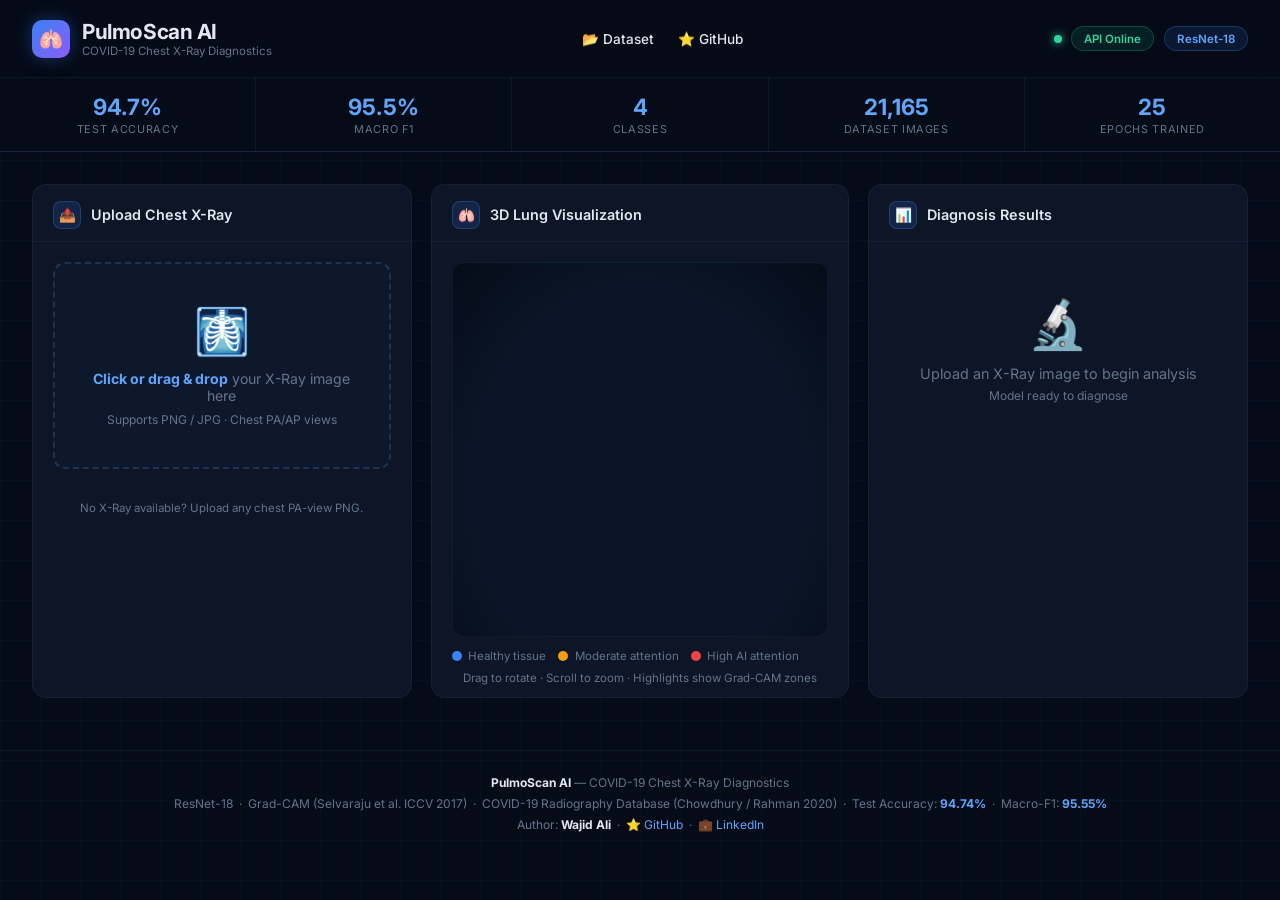
==== frontend/index.html @ 7fd56a18 "PulmoScan AI: initial commit" ====
<!DOCTYPE html>
<html lang="en">
<head>
  <meta charset="UTF-8" />
  <meta name="viewport" content="width=device-width, initial-scale=1.0" />
  <title>PulmoScan AI — COVID-19 Chest X-Ray Diagnostics</title>
  <link rel="preconnect" href="https://fonts.googleapis.com" />
  <link rel="preconnect" href="https://fonts.gstatic.com" crossorigin />
  <link href="https://fonts.googleapis.com/css2?family=Inter:wght@300;400;500;600;700&display=swap" rel="stylesheet" />
  <!-- Three.js for 3D lung model -->
  <script src="https://cdnjs.cloudflare.com/ajax/libs/three.js/r128/three.min.js"></script>
  <style>
    /* ───────────────────────────── RESET & TOKENS ───────────────────────────── */
    *, *::before, *::after { box-sizing: border-box; margin: 0; padding: 0; }
    :root {
      --bg:          #060b18;
      --surface:     #0d1526;
      --surface2:    #121e35;
      --border:      rgba(99,179,237,.18);
      --border2:     rgba(99,179,237,.08);
      --accent:      #3b82f6;
      --accent2:     #60a5fa;
      --accent-glow: rgba(59,130,246,.35);
      --covid:       #ef4444;
      --normal:      #10b981;
      --opacity:     #f59e0b;
      --viral:       #a855f7;
      --text:        #e2e8f0;
      --muted:       #64748b;
      --warning:     #fbbf24;
      --radius:      14px;
    }

    body {
      font-family: 'Inter', sans-serif;
      background: var(--bg);
      color: var(--text);
      min-height: 100vh;
      overflow-x: hidden;
    }

    /* ───────────────────────────── GRID NOISE BG ───────────────────────────── */
    body::before {
      content: '';
      position: fixed; inset: 0; z-index: 0;
      background-image:
        linear-gradient(rgba(59,130,246,.04) 1px, transparent 1px),
        linear-gradient(90deg, rgba(59,130,246,.04) 1px, transparent 1px);
      background-size: 40px 40px;
      pointer-events: none;
    }

    /* ───────────────────────────── HEADER ───────────────────────────── */
    header {
      position: relative; z-index: 10;
      padding: 1.2rem 2rem;
      display: flex; align-items: center; justify-content: space-between;
      background: rgba(6,11,24,.8);
      backdrop-filter: blur(16px);
      border-bottom: 1px solid var(--border2);
    }

    .logo {
      display: flex; align-items: center; gap: .75rem;
    }

    .logo-icon {
      width: 38px; height: 38px;
      background: linear-gradient(135deg, var(--accent), #8b5cf6);
      border-radius: 10px;
      display: flex; align-items: center; justify-content: center;
      font-size: 1.2rem; box-shadow: 0 0 18px var(--accent-glow);
    }

    .logo h1 { font-size: 1.3rem; font-weight: 700; letter-spacing: -.02em; }
    .logo p  { font-size: .72rem; color: var(--muted); }

    .navbar { display: flex; gap: 1.5rem; align-items: center; }
    .nav-link { color: var(--text); text-decoration: none; font-size: 0.85rem; font-weight: 500; transition: color 0.2s; }
    .nav-link:hover { color: var(--accent2); }

    .header-right { display: flex; gap: .6rem; align-items: center; }
    .badge {
      padding: .28rem .75rem; border-radius: 99px; font-size: .72rem; font-weight: 600;
      border: 1px solid;
    }
    .badge-green  { background: rgba(16,185,129,.12); color: #34d399; border-color: rgba(16,185,129,.3); }
    .badge-blue   { background: rgba(59,130,246,.12);  color: var(--accent2); border-color: rgba(59,130,246,.3); }
    #status-dot {
      width: 8px; height: 8px; border-radius: 50%;
      background: #34d399; box-shadow: 0 0 8px #34d399;
      animation: pulse-dot 2s infinite;
    }
    @keyframes pulse-dot { 0%,100%{opacity:1} 50%{opacity:.4} }

    /* ───────────────────────────── HERO METRICS ───────────────────────────── */
    .metrics-bar {
      position: relative; z-index: 5;
      display: flex; gap: 1px;
      background: var(--border2);
      border-bottom: 1px solid var(--border2);
    }
    .metric-cell {
      flex: 1; padding: .9rem 1.5rem;
      background: var(--bg);
      display: flex; flex-direction: column; align-items: center;
      gap: .15rem;
    }
    .metric-cell .val {
      font-size: 1.4rem; font-weight: 700; color: var(--accent2);
    }
    .metric-cell .lbl { font-size: .68rem; color: var(--muted); text-transform: uppercase; letter-spacing: .06em; }

    /* ───────────────────────────── MAIN LAYOUT ───────────────────────────── */
    main {
      position: relative; z-index: 5;
      max-width: 1280px; margin: 0 auto;
      padding: 2rem;
      display: grid;
      grid-template-columns: 1fr 1.1fr 1fr;
      grid-template-rows: auto auto;
      gap: 1.2rem;
    }

    /* ───────────────────────────── CARDS ───────────────────────────── */
    .card {
      background: var(--surface);
      border: 1px solid var(--border2);
      border-radius: var(--radius);
      overflow: hidden;
    }
    .card-header {
      padding: 1rem 1.25rem .75rem;
      border-bottom: 1px solid var(--border2);
      display: flex; align-items: center; gap: .6rem;
    }
    .card-header .icon {
      width: 28px; height: 28px; border-radius: 8px;
      background: rgba(59,130,246,.15); border: 1px solid rgba(59,130,246,.3);
      display: flex; align-items: center; justify-content: center; font-size: .85rem;
    }
    .card-header h2 { font-size: .9rem; font-weight: 600; }
    .card-body { padding: 1.25rem; }

    /* ───────────────────────────── UPLOAD ZONE ───────────────────────────── */
    #drop-zone {
      border: 2px dashed var(--border);
      border-radius: 12px;
      padding: 2.5rem 1.5rem;
      text-align: center; cursor: pointer;
      transition: all .25s;
      background: rgba(59,130,246,.03);
    }
    #drop-zone:hover, #drop-zone.drag-over {
      border-color: var(--accent); background: rgba(59,130,246,.08);
      box-shadow: 0 0 24px var(--accent-glow);
    }
    #drop-zone .upload-icon { font-size: 2.8rem; margin-bottom: .75rem; }
    #drop-zone p { font-size: .88rem; color: var(--muted); }
    #drop-zone strong { color: var(--accent2); }
    #file-input { display: none; }

    #preview-wrap {
      border-radius: 10px; overflow: hidden;
      border: 1px solid var(--border);
      background: #000;
      aspect-ratio: 1;
      display: flex; align-items: center; justify-content: center;
    }
    #preview-wrap img { width: 100%; height: 100%; object-fit: contain; }

    .btn {
      display: inline-flex; align-items: center; gap: .5rem;
      padding: .6rem 1.25rem; border-radius: 8px;
      font-size: .85rem; font-weight: 600; cursor: pointer;
      border: none; transition: all .2s;
    }
    .btn-primary {
      background: linear-gradient(135deg, var(--accent), #6366f1);
      color: #fff; box-shadow: 0 4px 14px rgba(59,130,246,.4);
    }
    .btn-primary:hover { transform: translateY(-1px); box-shadow: 0 6px 18px rgba(59,130,246,.5); }
    .btn-primary:active { transform: translateY(0); }
    .btn-ghost {
      background: rgba(255,255,255,.06); color: var(--muted); border: 1px solid var(--border2);
    }
    .btn-ghost:hover { background: rgba(255,255,255,.1); color: var(--text); }

    .btn-row { display: flex; gap: .75rem; margin-top: 1rem; }
    .btn-row .btn { flex: 1; justify-content: center; }

    /* ───────────────────────────── 3D LUNG CANVAS ───────────────────────────── */
    #lung-canvas-wrap {
      width: 100%; aspect-ratio: 1;
      border-radius: 12px; overflow: hidden;
      background: radial-gradient(ellipse at 50% 60%, #0a1628 60%, #060b18 100%);
      border: 1px solid var(--border2);
      position: relative;
    }
    #lung-canvas { width: 100% !important; height: 100% !important; display: block; }

    .lung-legend {
      display: flex; gap: .75rem; flex-wrap: wrap; margin-top: .75rem;
    }
    .lung-legend-item {
      display: flex; align-items: center; gap: .4rem; font-size: .72rem; color: var(--muted);
    }
    .legend-dot {
      width: 10px; height: 10px; border-radius: 50%;
    }

    /* zone overlays on the canvas */
    #zone-labels {
      position: absolute; inset: 0; pointer-events: none;
    }
    .zone-tag {
      position: absolute; font-size: .65rem; font-weight: 700;
      padding: .2rem .45rem; border-radius: 4px;
      background: rgba(0,0,0,.65); border: 1px solid;
      transition: all .6s;
    }

    /* ───────────────────────────── RESULTS PANEL ───────────────────────────── */
    .prediction-hero {
      text-align: center;
      padding: 1.25rem;
      background: var(--surface2);
      border-radius: 12px;
      margin-bottom: 1rem;
      border: 1px solid var(--border2);
    }
    .prediction-class {
      font-size: 1.6rem; font-weight: 800; letter-spacing: -.02em;
      margin: .25rem 0;
    }
    .confidence-ring {
      display: inline-block; position: relative;
      width: 80px; height: 80px; margin: .75rem auto;
    }
    .confidence-ring svg { transform: rotate(-90deg); }
    .ring-text {
      position: absolute; inset: 0;
      display: flex; flex-direction: column; align-items: center; justify-content: center;
    }
    .ring-text .pct { font-size: 1.1rem; font-weight: 700; }
    .ring-text .lbl { font-size: .6rem; color: var(--muted); }

    /* prob bars */
    .prob-row {
      display: flex; align-items: center; gap: .65rem;
      margin-bottom: .65rem;
    }
    .prob-label { width: 110px; font-size: .78rem; font-weight: 500; flex-shrink: 0; }
    .prob-bar-bg {
      flex: 1; height: 8px; border-radius: 99px;
      background: rgba(255,255,255,.06);
      overflow: hidden;
    }
    .prob-bar-fill {
      height: 100%; border-radius: 99px;
      transition: width 1s cubic-bezier(.4,0,.2,1);
      width: 0%;
    }
    .prob-pct { width: 42px; text-align: right; font-size: .78rem; font-weight: 600; }

    /* ───────────────────────────── HEATMAP PANEL ───────────────────────────── */
    .heatmap-grid {
      display: grid; grid-template-columns: 1fr 1fr;
      gap: .75rem;
    }
    .heatmap-item {
      border-radius: 10px; overflow: hidden;
      border: 1px solid var(--border2);
      background: #000;
    }
    .heatmap-item img { width: 100%; display: block; }
    .heatmap-item .cap {
      text-align: center; font-size: .7rem; color: var(--muted);
      padding: .35rem .5rem; background: var(--surface2);
    }

    /* ───────────────────────────── LOADING OVERLAY ───────────────────────────── */
    #loading-overlay {
      display: none; position: fixed; inset: 0; z-index: 1000;
      background: rgba(6,11,24,.85); backdrop-filter: blur(8px);
      align-items: center; justify-content: center; flex-direction: column; gap: 1.25rem;
    }
    #loading-overlay.visible { display: flex; }
    .spinner {
      width: 52px; height: 52px;
      border: 3px solid rgba(59,130,246,.2);
      border-top-color: var(--accent);
      border-radius: 50%;
      animation: spin 1s linear infinite;
    }
    @keyframes spin { to { transform: rotate(360deg); } }

    /* ───────────────────────────── DISCLAIMER ───────────────────────────── */
    .disclaimer {
      font-size: .72rem; color: var(--muted); line-height: 1.5;
      padding: .75rem 1rem;
      background: rgba(251,191,36,.05); border: 1px solid rgba(251,191,36,.2);
      border-radius: 8px; margin-top: 1rem;
    }
    .disclaimer strong { color: var(--warning); }

    /* ───────────────────────────── ARTIFACTS ───────────────────────────── */
    .artifacts-grid {
      display: grid; grid-template-columns: 1fr 1fr;
      gap: .75rem;
    }
    .artifact-card {
      border-radius: 10px; overflow: hidden; cursor: pointer;
      border: 1px solid var(--border2); background: var(--surface2);
      transition: transform .2s;
    }
    .artifact-card:hover { transform: scale(1.02); border-color: var(--accent); }
    .artifact-card img { width: 100%; display: block; }
    .artifact-card .art-cap {
      font-size: .72rem; color: var(--muted); padding: .4rem .6rem;
    }

    /* ───────────────────────────── SPAN ───────────────────────────── */
    .span2 { grid-column: span 2; }
    .span3 { grid-column: span 3; }

    /* ───────────────────────────── SECTION TITLES ───────────────────────────── */
    .section-title {
      font-size: .72rem; font-weight: 700; text-transform: uppercase;
      letter-spacing: .1em; color: var(--muted); margin-bottom: .75rem;
    }

    /* hidden helper */
    .hidden { display: none !important; }

    /* ───────────────────────────── FOOTER ───────────────────────────── */
    footer {
      text-align: center; padding: 1.5rem;
      font-size: .75rem; color: var(--muted);
      position: relative; z-index: 5;
      border-top: 1px solid var(--border2);
    }

    /* ───────────────────────────── RESPONSIVE ───────────────────────────── */
    @media (max-width: 1024px) {
      main { grid-template-columns: 1fr 1fr; }
      .span3 { grid-column: span 2; }
    }
    @media (max-width: 640px) {
      main { grid-template-columns: 1fr; padding: 1rem; }
      .span2, .span3 { grid-column: span 1; }
      .metrics-bar { flex-wrap: wrap; }
      header { flex-direction: column; gap: .75rem; }
    }

    /* class colors */
    .color-covid   { color: var(--covid); }
    .color-normal  { color: var(--normal); }
    .color-opacity { color: var(--opacity); }
    .color-viral   { color: var(--viral); }
  </style>
</head>
<body>

<!-- LOADING OVERLAY -->
<div id="loading-overlay">
  <div class="spinner"></div>
  <p style="font-size:.95rem;font-weight:600;">Analyzing X-Ray with ResNet-18…</p>
  <p style="font-size:.78rem;color:var(--muted)">Computing Grad-CAM lung-zone attention maps</p>
</div>

<!-- ─────────────────── NAVBAR ─────────────────── -->
<header>
  <div class="logo">
    <div class="logo-icon">🫁</div>
    <div>
      <h1>PulmoScan AI</h1>
      <p>COVID-19 Chest X-Ray Diagnostics</p>
    </div>
  </div>

  <nav class="navbar">
    <a href="https://www.kaggle.com/datasets/tawsifurrahman/covid19-radiography-database"
       target="_blank" class="nav-link">📂 Dataset</a>
    <a href="https://github.com/wajidcodes/Detecting-COVID-19-with-Chest-X-Ray-using-PyTorch"
       target="_blank" class="nav-link">⭐ GitHub</a>
  </nav>

  <div class="header-right">
    <div id="status-dot"></div>
    <span class="badge badge-green" id="status-text">API Online</span>
    <span class="badge badge-blue">ResNet-18</span>
  </div>
</header>

<!-- ─────────────────── METRICS BAR ─────────────────── -->
<div class="metrics-bar">
  <div class="metric-cell"><span class="val">94.7%</span><span class="lbl">Test Accuracy</span></div>
  <div class="metric-cell"><span class="val">95.5%</span><span class="lbl">Macro F1</span></div>
  <div class="metric-cell"><span class="val">4</span><span class="lbl">Classes</span></div>
  <div class="metric-cell"><span class="val">21,165</span><span class="lbl">Dataset Images</span></div>
  <div class="metric-cell"><span class="val">25</span><span class="lbl">Epochs Trained</span></div>
</div>

<!-- ─────────────────── MAIN ─────────────────── -->
<main>

  <!-- ── COL 1: UPLOAD ── -->
  <div class="card">
    <div class="card-header">
      <div class="icon">📤</div>
      <h2>Upload Chest X-Ray</h2>
    </div>
    <div class="card-body">

      <!-- Drop zone -->
      <div id="drop-zone">
        <div class="upload-icon">🩻</div>
        <p><strong>Click or drag & drop</strong> your X-Ray image here</p>
        <p style="margin-top:.5rem;font-size:.75rem;">Supports PNG / JPG · Chest PA/AP views</p>
      </div>
      <input type="file" id="file-input" accept="image/*" />

      <!-- Preview (hidden until file selected) -->
      <div id="preview-wrap" class="hidden" style="margin-top:1rem;">
        <img id="preview-img" src="" alt="Preview" />
      </div>

      <div class="btn-row">
        <button class="btn btn-primary" id="analyze-btn" style="display:none">
          ⚡ Analyze X-Ray
        </button>
        <button class="btn btn-ghost" id="clear-btn" style="display:none">
          ✕ Clear
        </button>
      </div>

      <!-- Sample images note -->
      <p style="font-size:.72rem;color:var(--muted);margin-top:1rem;text-align:center;">
        No X-Ray available? Upload any chest PA-view PNG.
      </p>
    </div>
  </div>

  <!-- ── COL 2: 3D LUNGS ── -->
  <div class="card">
    <div class="card-header">
      <div class="icon">🫁</div>
      <h2>3D Lung Visualization</h2>
    </div>
    <div class="card-body" style="padding-bottom:.75rem;">
      <div id="lung-canvas-wrap">
        <canvas id="lung-canvas"></canvas>
        <div id="zone-labels"></div>
      </div>
      <div class="lung-legend" style="margin-top:.75rem;">
        <div class="lung-legend-item"><div class="legend-dot" style="background:#3b82f6;"></div>Healthy tissue</div>
        <div class="lung-legend-item"><div class="legend-dot" style="background:#f59e0b;"></div>Moderate attention</div>
        <div class="lung-legend-item"><div class="legend-dot" style="background:#ef4444;"></div>High AI attention</div>
      </div>
      <p id="lung-hint" style="font-size:.72rem;color:var(--muted);margin-top:.5rem;text-align:center;">
        Drag to rotate · Scroll to zoom · Highlights show Grad-CAM zones
      </p>
    </div>
  </div>

  <!-- ── COL 3: RESULTS ── -->
  <div class="card">
    <div class="card-header">
      <div class="icon">📊</div>
      <h2>Diagnosis Results</h2>
    </div>
    <div class="card-body">

      <!-- Empty state -->
      <div id="empty-state" style="text-align:center;padding:2rem 0;color:var(--muted);">
        <div style="font-size:3rem;margin-bottom:.75rem;">🔬</div>
        <p style="font-size:.9rem;">Upload an X-Ray image to begin analysis</p>
        <p style="font-size:.75rem;margin-top:.4rem;">Model ready to diagnose</p>
      </div>

      <!-- Results (hidden until response) -->
      <div id="results-content" class="hidden">

        <div class="prediction-hero">
          <p style="font-size:.72rem;color:var(--muted);text-transform:uppercase;letter-spacing:.06em;">Predicted Class</p>
          <div class="prediction-class" id="pred-class">—</div>

          <div class="confidence-ring">
            <svg width="80" height="80" viewBox="0 0 80 80">
              <circle cx="40" cy="40" r="32" fill="none" stroke="rgba(255,255,255,.08)" stroke-width="7"/>
              <circle id="ring-circle" cx="40" cy="40" r="32" fill="none"
                      stroke="#3b82f6" stroke-width="7"
                      stroke-dasharray="201" stroke-dashoffset="201"
                      stroke-linecap="round"
                      style="transition:stroke-dashoffset 1.2s cubic-bezier(.4,0,.2,1)"/>
            </svg>
            <div class="ring-text">
              <span class="pct" id="ring-pct">0%</span>
              <span class="lbl">confidence</span>
            </div>
          </div>
        </div>

        <!-- Probability bars -->
        <div class="section-title">Class Probabilities</div>
        <div id="prob-bars">
          <div class="prob-row">
            <span class="prob-label color-covid">🦠 COVID-19</span>
            <div class="prob-bar-bg"><div class="prob-bar-fill" id="bar-covid" style="background:var(--covid)"></div></div>
            <span class="prob-pct" id="pct-covid">0%</span>
          </div>
          <div class="prob-row">
            <span class="prob-label color-normal">✅ Normal</span>
            <div class="prob-bar-bg"><div class="prob-bar-fill" id="bar-normal" style="background:var(--normal)"></div></div>
            <span class="prob-pct" id="pct-normal">0%</span>
          </div>
          <div class="prob-row">
            <span class="prob-label color-opacity">🌫️ Lung Opacity</span>
            <div class="prob-bar-bg"><div class="prob-bar-fill" id="bar-opacity" style="background:var(--opacity)"></div></div>
            <span class="prob-pct" id="pct-opacity">0%</span>
          </div>
          <div class="prob-row">
            <span class="prob-label color-viral">🧬 Viral Pneumonia</span>
            <div class="prob-bar-bg"><div class="prob-bar-fill" id="bar-viral" style="background:var(--viral)"></div></div>
            <span class="prob-pct" id="pct-viral">0%</span>
          </div>
        </div>

        <div class="disclaimer">
          <strong>⚠️ Disclaimer:</strong> This is a research screening tool. Not a substitute for clinical diagnosis or RT-PCR testing. Always consult a qualified physician.
        </div>
      </div>
    </div>
  </div>

  <!-- ── ROW 2 COL 1-2: HEATMAP ── -->
  <div class="card span2" id="heatmap-card" style="display:none;">
    <div class="card-header">
      <div class="icon">🔥</div>
      <h2>Grad-CAM Heatmap — AI Attention Regions</h2>
    </div>
    <div class="card-body">
      <p style="font-size:.78rem;color:var(--muted);margin-bottom:1rem;">
        Grad-CAM (Selvaraju et al., ICCV 2017) shows <em>which pixels</em> the model focused on when making its prediction.
        Red = highest attention. This is the same region highlighted on the 3D lung above.
      </p>
      <div class="heatmap-grid">
        <div class="heatmap-item">
          <img id="overlay-img" src="" alt="Grad-CAM Overlay" />
          <div class="cap">Original + Grad-CAM Overlay</div>
        </div>
        <div class="heatmap-item">
          <img id="heatmap-img" src="" alt="Heatmap" />
          <div class="cap">Raw Attention Heatmap</div>
        </div>
      </div>
    </div>
  </div>

  <!-- ── ROW 2 COL 3: MODEL ARTIFACTS ── -->
  <div class="card" id="artifacts-card" style="display:none;">
    <div class="card-header">
      <div class="icon">📈</div>
      <h2>Training Artifacts</h2>
    </div>
    <div class="card-body">
      <div class="artifacts-grid">
        <div class="artifact-card" onclick="openImg('artifacts/Confusion_Matrix.png')">
          <img src="artifacts/Confusion_Matrix.png" alt="Confusion Matrix" onerror="this.style.display='none'"/>
          <div class="art-cap">Confusion Matrix</div>
        </div>
        <div class="artifact-card" onclick="openImg('artifacts/Training_Curves.png')">
          <img src="artifacts/Training_Curves.png" alt="Training Curves" onerror="this.style.display='none'"/>
          <div class="art-cap">Training Curves</div>
        </div>
        <div class="artifact-card span2" onclick="openImg('artifacts/per_class_report.png')">
          <img src="artifacts/per_class_report.png" alt="Per-Class Report" onerror="this.style.display='none'"/>
          <div class="art-cap">Per-Class Classification Report</div>
        </div>
      </div>
    </div>
  </div>

</main>

<footer>
  <p>
    <strong style="color:var(--text);">PulmoScan AI</strong> — COVID-19 Chest X-Ray Diagnostics
  </p>
  <p style="margin-top:.4rem;">
    ResNet-18 &nbsp;·&nbsp; Grad-CAM (Selvaraju et al. ICCV 2017) &nbsp;·&nbsp;
    <a href="https://www.kaggle.com/datasets/tawsifurrahman/covid19-radiography-database" target="_blank" style="color:var(--muted);text-decoration:none;">COVID-19 Radiography Database (Chowdhury / Rahman 2020)</a> &nbsp;·&nbsp;
    Test Accuracy: <strong style="color:var(--accent2);">94.74%</strong> &nbsp;·&nbsp;
    Macro-F1: <strong style="color:var(--accent2);">95.55%</strong>
  </p>
  <p style="margin-top:.4rem;">
    Author: <strong style="color:var(--text);">Wajid Ali</strong> &nbsp;·&nbsp;
    <a href="https://github.com/wajidcodes" target="_blank" style="color:var(--accent2);text-decoration:none;font-size:.75rem;">⭐ GitHub</a> &nbsp;·&nbsp;
    <a href="https://www.linkedin.com/in/wajid-ali-developer/" target="_blank" style="color:var(--accent2);text-decoration:none;font-size:.75rem;">💼 LinkedIn</a>
  </p>
</footer>

<script>
/* ──────────────────────────── CONFIG ──────────────────────────── */
const API = '';

/* ──────────────────────────── THREE.JS 3D LUNG ──────────────────────────── */
(function init3DLung() {
  const wrap   = document.getElementById('lung-canvas-wrap');
  const canvas = document.getElementById('lung-canvas');
  const W = wrap.offsetWidth  || 400;
  const H = wrap.offsetHeight || 400;

  const renderer = new THREE.WebGLRenderer({ canvas, antialias: true, alpha: true });
  renderer.setPixelRatio(Math.min(window.devicePixelRatio, 2));
  renderer.setSize(W, H);
  renderer.setClearColor(0x000000, 0);

  const scene  = new THREE.Scene();
  const camera = new THREE.PerspectiveCamera(45, W / H, 0.1, 100);
  camera.position.set(0, 0, 5.5);

  /* Lights */
  scene.add(new THREE.AmbientLight(0x223355, 1.5));
  const dir = new THREE.DirectionalLight(0x6aadff, 2.5);
  dir.position.set(3, 4, 5);
  scene.add(dir);
  const rim = new THREE.DirectionalLight(0x8b5cf6, 1.2);
  rim.position.set(-3, -2, -3);
  scene.add(rim);

  /* ── Helper to build one lung lobe ─────────────────────────── */
  function makeLung(side, color) {
    const group = new THREE.Group();
    // Main body
    const geo = new THREE.SphereGeometry(.9, 32, 32);
    // Squish into lung shape
    geo.scale(1, 1.45, .68);
    const mat = new THREE.MeshPhongMaterial({
      color, transparent: true, opacity: .82,
      shininess: 80, specular: 0x334466,
    });
    group.add(new THREE.Mesh(geo, mat));

    // Upper lobe
    const uGeo = new THREE.SphereGeometry(.5, 20, 20);
    uGeo.scale(1, 1.2, .65);
    const uMesh = new THREE.Mesh(uGeo, mat.clone());
    uMesh.position.set(side * .15, 1.1, 0);
    group.add(uMesh);

    // Lower lobe
    const lGeo = new THREE.SphereGeometry(.55, 20, 20);
    lGeo.scale(1, 1, .7);
    const lMesh = new THREE.Mesh(lGeo, mat.clone());
    lMesh.position.set(side * -.1, -.7, .1);
    group.add(lMesh);

    // Wireframe overlay
    const wMat = new THREE.MeshBasicMaterial({
      color: 0x3b82f6, wireframe: true, opacity: .12, transparent: true,
    });
    group.add(new THREE.Mesh(geo.clone(), wMat));

    group.position.x = side * 1.1;
    return group;
  }

  const leftLung  = makeLung(-1, 0x1d4ed8);
  const rightLung = makeLung( 1, 0x1d4ed8);
  scene.add(leftLung);
  scene.add(rightLung);

  /* Bronchial tree (simple cylinders) */
  function addBronchi() {
    const mat = new THREE.MeshPhongMaterial({ color: 0x334466, shininess: 60 });
    // Main trunk
    const trunk = new THREE.Mesh(new THREE.CylinderGeometry(.07,.1,1.2,8), mat);
    trunk.position.set(0, 0, 0);
    scene.add(trunk);
    // Left branch
    const lb = new THREE.Mesh(new THREE.CylinderGeometry(.05,.07,.8,8), mat);
    lb.rotation.z = .5; lb.position.set(-0.5, .3, 0);
    scene.add(lb);
    // Right branch
    const rb = new THREE.Mesh(new THREE.CylinderGeometry(.05,.07,.8,8), mat);
    rb.rotation.z = -.5; rb.position.set(.5, .3, 0);
    scene.add(rb);
  }
  addBronchi();

  /* Glow blobs (zone highlight markers) — hidden by default */
  const ZONES = {
    upper_left:  { pos: [-1.1,  1.1, .2], mesh: null },
    lower_left:  { pos: [-1.2, -.7,  .2], mesh: null },
    upper_right: { pos: [ 1.1,  1.1, .2], mesh: null },
    lower_right: { pos: [ 1.2, -.7,  .2], mesh: null },
  };

  for (const [key, z] of Object.entries(ZONES)) {
    const blobGeo = new THREE.SphereGeometry(.45, 16, 16);
    const blobMat = new THREE.MeshBasicMaterial({
      color: 0xef4444, transparent: true, opacity: 0,
    });
    const blob = new THREE.Mesh(blobGeo, blobMat);
    blob.position.set(...z.pos);
    scene.add(blob);
    z.mesh = blob;
  }
  window._lungZones = ZONES; // expose for results handler

  /* Orbit controls (manual) */
  let isDragging = false, lastX = 0, lastY = 0, rotX = 0, rotY = 0;
  let zoomLevel = 5.5;

  canvas.addEventListener('mousedown', e => { isDragging = true; lastX = e.clientX; lastY = e.clientY; });
  window.addEventListener('mouseup', () => isDragging = false);
  window.addEventListener('mousemove', e => {
    if (!isDragging) return;
    rotY += (e.clientX - lastX) * .008;
    rotX += (e.clientY - lastY) * .008;
    rotX = Math.max(-1, Math.min(1, rotX));
    lastX = e.clientX; lastY = e.clientY;
  });
  canvas.addEventListener('wheel', e => {
    zoomLevel = Math.max(3, Math.min(10, zoomLevel + e.deltaY * .005));
  });

  // Touch
  let lastTouchX = 0, lastTouchY = 0;
  canvas.addEventListener('touchstart', e => { lastTouchX = e.touches[0].clientX; lastTouchY = e.touches[0].clientY; });
  canvas.addEventListener('touchmove', e => {
    const dx = e.touches[0].clientX - lastTouchX;
    const dy = e.touches[0].clientY - lastTouchY;
    rotY += dx * .008; rotX += dy * .008;
    lastTouchX = e.touches[0].clientX; lastTouchY = e.touches[0].clientY;
  });

  /* Idle rotation */
  let idleTimer = 0;

  /* Animate */
  function animate(t) {
    requestAnimationFrame(animate);
    idleTimer += .016;

    // Gentle idle animation
    if (!isDragging) {
      rotY += .004;
    }

    leftLung.rotation.y  = rotY;
    rightLung.rotation.y = rotY;
    leftLung.rotation.x  = rotX;
    rightLung.rotation.x = rotX;

    // Breathe
    const breath = 1 + Math.sin(t * .001) * .018;
    leftLung.scale.set(1, breath, 1);
    rightLung.scale.set(1, breath, 1);

    // Zone blob pulse
    for (const z of Object.values(ZONES)) {
      if (z.mesh.material.opacity > .01) {
        z.mesh.scale.setScalar(1 + Math.sin(t * .002) * .08);
      }
    }

    camera.position.z = zoomLevel;
    renderer.render(scene, camera);
  }
  animate(0);

  /* Resize */
  const ro = new ResizeObserver(() => {
    const w = wrap.offsetWidth, h = wrap.offsetHeight || w;
    renderer.setSize(w, h);
    camera.aspect = w / h;
    camera.updateProjectionMatrix();
  });
  ro.observe(wrap);

})();

/* ──────────────────────────── ZONE HIGHLIGHT ──────────────────────────── */
function applyZoneHighlights(zones) {
  /* zones: { upper_left, lower_left, upper_right, lower_right } 0-1 */
  if (!window._lungZones) return;

  function score2color(s) {
    if (s < .15) return { color: 0x3b82f6, opacity: 0 };
    if (s < .4)  return { color: 0xf59e0b, opacity: .35 };
    return              { color: 0xef4444, opacity: .6 };
  }

  for (const [key, z] of Object.entries(window._lungZones)) {
    const s = zones[key] ?? 0;
    const { color, opacity } = score2color(s);
    z.mesh.material.color.setHex(color);
    z.mesh.material.opacity = opacity;
  }

  // Update 2D zone labels
  const labelsEl = document.getElementById('zone-labels');
  labelsEl.innerHTML = '';
  const positions = {
    upper_left:  { left: '18%', top: '22%' },
    lower_left:  { left: '12%', top: '65%' },
    upper_right: { right: '18%', top: '22%' },
    lower_right: { right: '12%', top: '65%' },
  };
  for (const [key, z] of Object.entries(window._lungZones)) {
    const s = zones[key] ?? 0;
    if (s < .1) continue;
    const el = document.createElement('div');
    el.className = 'zone-tag';
    const pos = positions[key];
    Object.assign(el.style, pos);
    const pct = Math.round(s * 100);
    const col = s < .4 ? '#f59e0b' : '#ef4444';
    el.style.color = col;
    el.style.borderColor = col + '66';
    el.textContent = `${key.replace('_',' ')} ${pct}%`;
    labelsEl.appendChild(el);
  }
}

/* ──────────────────────────── UPLOAD LOGIC ──────────────────────────── */
const dropZone    = document.getElementById('drop-zone');
const fileInput   = document.getElementById('file-input');
const previewWrap = document.getElementById('preview-wrap');
const previewImg  = document.getElementById('preview-img');
const analyzeBtn  = document.getElementById('analyze-btn');
const clearBtn    = document.getElementById('clear-btn');

dropZone.addEventListener('click', () => fileInput.click());

dropZone.addEventListener('dragover', e => {
  e.preventDefault(); dropZone.classList.add('drag-over');
});
dropZone.addEventListener('dragleave', () => dropZone.classList.remove('drag-over'));
dropZone.addEventListener('drop', e => {
  e.preventDefault(); dropZone.classList.remove('drag-over');
  if (e.dataTransfer.files[0]) handleFile(e.dataTransfer.files[0]);
});
fileInput.addEventListener('change', e => {
  if (e.target.files[0]) handleFile(e.target.files[0]);
});

let currentFile = null;

function handleFile(file) {
  if (!file.type.match('image.*')) { alert('Please select an image file.'); return; }
  currentFile = file;
  const reader = new FileReader();
  reader.onload = ev => {
    previewImg.src = ev.target.result;
    dropZone.classList.add('hidden');
    previewWrap.classList.remove('hidden');
    analyzeBtn.style.display = 'flex';
    clearBtn.style.display   = 'flex';
  };
  reader.readAsDataURL(file);
}

clearBtn.addEventListener('click', () => {
  currentFile = null; fileInput.value = '';
  dropZone.classList.remove('hidden');
  previewWrap.classList.add('hidden');
  analyzeBtn.style.display = 'none';
  clearBtn.style.display   = 'none';
  document.getElementById('results-content').classList.add('hidden');
  document.getElementById('empty-state').classList.remove('hidden');
  document.getElementById('heatmap-card').style.display   = 'none';
  document.getElementById('artifacts-card').style.display = 'none';
  applyZoneHighlights({});
});

/* ──────────────────────────── ANALYZE ──────────────────────────── */
analyzeBtn.addEventListener('click', async () => {
  if (!currentFile) return;

  document.getElementById('loading-overlay').classList.add('visible');

  const fd = new FormData();
  fd.append('file', currentFile);

  try {
    const res  = await fetch(`${API}/predict`, { method: 'POST', body: fd });
    if (!res.ok) throw new Error(`API error ${res.status}`);
    const data = await res.json();
    showResults(data);
  } catch (err) {
    alert('Error: ' + err.message + '\n\nMake sure the backend is running on port 8000.');
    console.error(err);
  } finally {
    document.getElementById('loading-overlay').classList.remove('visible');
  }
});

/* ──────────────────────────── SHOW RESULTS ──────────────────────────── */
const CLASS_COLORS = {
  'COVID':           'var(--covid)',
  'Normal':          'var(--normal)',
  'Lung_Opacity':    'var(--opacity)',
  'Viral Pneumonia': 'var(--viral)',
};

function showResults(data) {
  // Prediction badge
  const predClass = data.predicted_class;
  const predEl    = document.getElementById('pred-class');
  predEl.textContent = predClass.replace('_', ' ');
  predEl.style.color = CLASS_COLORS[predClass] || 'var(--text)';

  // Confidence ring
  const conf = data.confidence;
  document.getElementById('ring-pct').textContent = conf.toFixed(1) + '%';
  const circ = document.getElementById('ring-circle');
  const offset = 201 * (1 - conf / 100);
  circ.style.strokeDashoffset = offset;
  circ.style.stroke = CLASS_COLORS[predClass] || 'var(--accent)';

  // Probability bars
  const p = data.probabilities;
  function setBar(id, barId, val) {
    document.getElementById(id).textContent = val.toFixed(1) + '%';
    document.getElementById(barId).style.width = val + '%';
  }
  setBar('pct-covid',   'bar-covid',   p['COVID']            || 0);
  setBar('pct-normal',  'bar-normal',  p['Normal']           || 0);
  setBar('pct-opacity', 'bar-opacity', p['Lung_Opacity']     || 0);
  setBar('pct-viral',   'bar-viral',   p['Viral Pneumonia']  || 0);

  // Show results panel
  document.getElementById('empty-state').classList.add('hidden');
  document.getElementById('results-content').classList.remove('hidden');

  // Heatmap images
  if (data.overlay_png && data.heatmap_png) {
    document.getElementById('overlay-img').src  = 'data:image/png;base64,' + data.overlay_png;
    document.getElementById('heatmap-img').src  = 'data:image/png;base64,' + data.heatmap_png;
    document.getElementById('heatmap-card').style.display = '';
  }

  // 3D lung zones
  if (data.zones) {
    applyZoneHighlights(data.zones);
  }

  // Show artifacts
  document.getElementById('artifacts-card').style.display = '';
}

/* ──────────────────────────── HELPERS ──────────────────────────── */
function openImg(url) { window.open(url, '_blank'); }

/* ──────────────────────────── API HEALTH CHECK ──────────────────────────── */
async function checkBackend() {
  try {
    const r = await fetch(`${API}/health`, { signal: AbortSignal.timeout(3000) });
    if (r.ok) {
      document.getElementById('status-text').textContent = 'API Online';
      document.getElementById('status-text').className = 'badge badge-green';
      document.getElementById('status-dot').style.background = '#34d399';
      document.getElementById('status-dot').style.boxShadow = '0 0 8px #34d399';
    }
  } catch {
    document.getElementById('status-text').textContent = 'API Offline';
    document.getElementById('status-text').className = 'badge';
    document.getElementById('status-text').style.cssText = 'background:rgba(239,68,68,.12);color:#f87171;border-color:rgba(239,68,68,.3);';
    document.getElementById('status-dot').style.background = '#ef4444';
    document.getElementById('status-dot').style.boxShadow = '0 0 8px #ef4444';
  }
}
checkBackend();
setInterval(checkBackend, 30000);
</script>
</body>
</html>
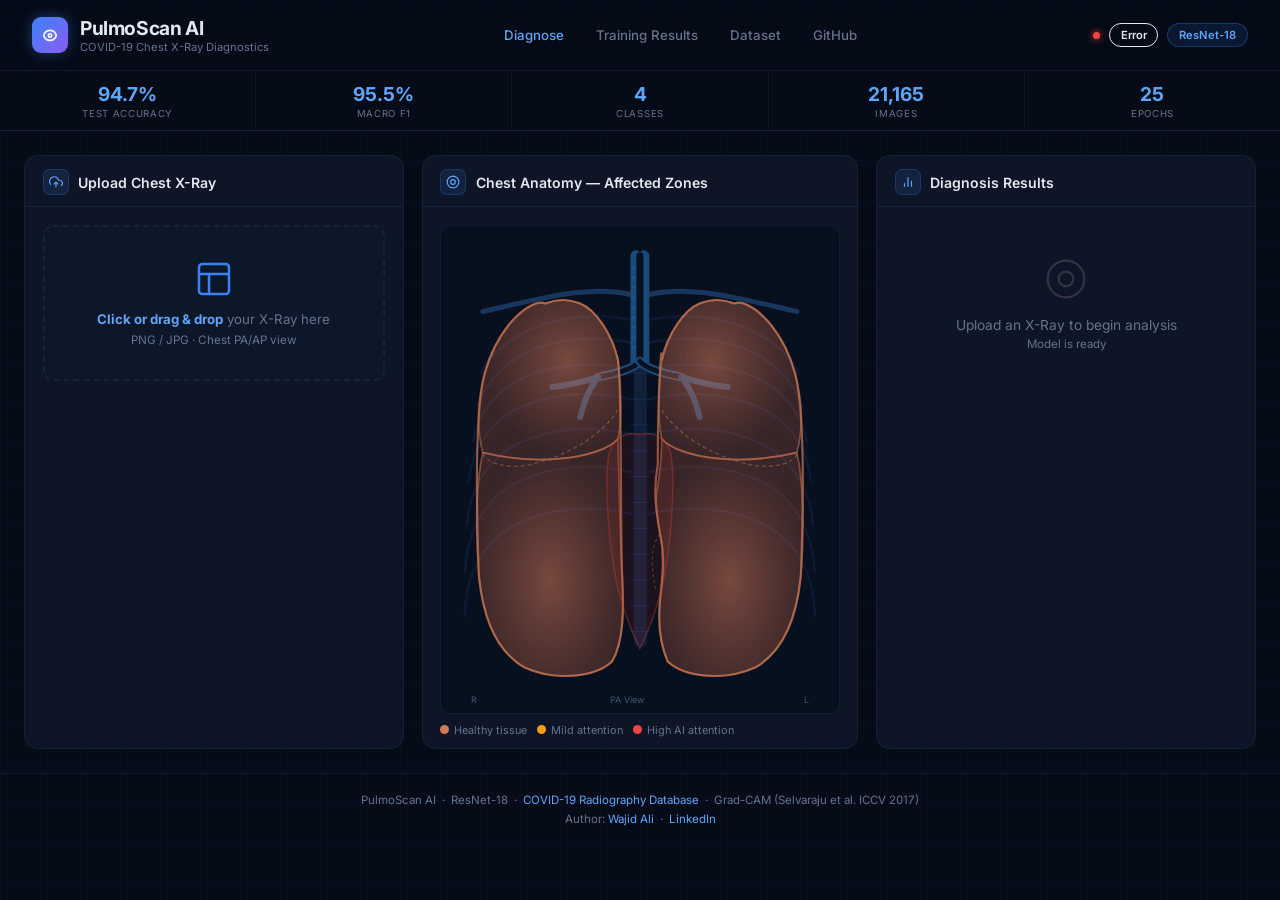
==== commit 8bdf0afc: "UI Update/Fix" ====
--- a/frontend/index.html
+++ b/frontend/index.html
@@ -5,579 +5,535 @@
   <meta name="viewport" content="width=device-width, initial-scale=1.0" />
   <title>PulmoScan AI — COVID-19 Chest X-Ray Diagnostics</title>
   <link rel="preconnect" href="https://fonts.googleapis.com" />
-  <link rel="preconnect" href="https://fonts.gstatic.com" crossorigin />
   <link href="https://fonts.googleapis.com/css2?family=Inter:wght@300;400;500;600;700&display=swap" rel="stylesheet" />
-  <!-- Three.js for 3D lung model -->
-  <script src="https://cdnjs.cloudflare.com/ajax/libs/three.js/r128/three.min.js"></script>
   <style>
-    /* ───────────────────────────── RESET & TOKENS ───────────────────────────── */
     *, *::before, *::after { box-sizing: border-box; margin: 0; padding: 0; }
     :root {
-      --bg:          #060b18;
-      --surface:     #0d1526;
-      --surface2:    #121e35;
-      --border:      rgba(99,179,237,.18);
-      --border2:     rgba(99,179,237,.08);
-      --accent:      #3b82f6;
-      --accent2:     #60a5fa;
-      --accent-glow: rgba(59,130,246,.35);
-      --covid:       #ef4444;
-      --normal:      #10b981;
-      --opacity:     #f59e0b;
-      --viral:       #a855f7;
-      --text:        #e2e8f0;
-      --muted:       #64748b;
-      --warning:     #fbbf24;
-      --radius:      14px;
+      --bg: #060b18; --surface: #0d1526; --surface2: #121e35;
+      --border2: rgba(99,179,237,.08); --accent: #3b82f6; --accent2: #60a5fa;
+      --covid: #ef4444; --normal: #10b981; --opacity-c: #f59e0b; --viral: #a855f7;
+      --text: #e2e8f0; --muted: #64748b; --warning: #fbbf24; --radius: 14px;
     }
-
-    body {
-      font-family: 'Inter', sans-serif;
-      background: var(--bg);
-      color: var(--text);
-      min-height: 100vh;
-      overflow-x: hidden;
+    body { font-family:'Inter',sans-serif; background:var(--bg); color:var(--text); min-height:100vh; overflow-x:hidden; }
+    body::before {
+      content:''; position:fixed; inset:0; z-index:0;
+      background-image:linear-gradient(rgba(59,130,246,.04) 1px,transparent 1px),linear-gradient(90deg,rgba(59,130,246,.04) 1px,transparent 1px);
+      background-size:40px 40px; pointer-events:none;
     }
 
-    /* ───────────────────────────── GRID NOISE BG ───────────────────────────── */
-    body::before {
-      content: '';
-      position: fixed; inset: 0; z-index: 0;
-      background-image:
-        linear-gradient(rgba(59,130,246,.04) 1px, transparent 1px),
-        linear-gradient(90deg, rgba(59,130,246,.04) 1px, transparent 1px);
-      background-size: 40px 40px;
-      pointer-events: none;
+    /* ── HEADER ── */
+    header { position:relative; z-index:10; padding:1rem 2rem; display:flex; align-items:center; justify-content:space-between; background:rgba(6,11,24,.92); backdrop-filter:blur(16px); border-bottom:1px solid var(--border2); }
+    .logo { display:flex; align-items:center; gap:.75rem; }
+    .logo-icon { width:36px; height:36px; border-radius:9px; background:linear-gradient(135deg,#3b82f6,#8b5cf6); display:flex; align-items:center; justify-content:center; box-shadow:0 0 14px rgba(59,130,246,.4); }
+    .logo-icon svg { width:20px; height:20px; }
+    .logo h1 { font-size:1.2rem; font-weight:700; letter-spacing:-.02em; }
+    .logo p  { font-size:.7rem; color:var(--muted); }
+    nav { display:flex; gap:2rem; }
+    nav a { color:var(--muted); text-decoration:none; font-size:.83rem; font-weight:500; transition:color .2s; }
+    nav a:hover { color:var(--text); }
+    nav a.active { color:var(--accent2); }
+    .header-right { display:flex; gap:.55rem; align-items:center; }
+    .badge { padding:.22rem .68rem; border-radius:99px; font-size:.7rem; font-weight:600; border:1px solid; }
+    .badge-green { background:rgba(16,185,129,.12); color:#34d399; border-color:rgba(16,185,129,.3); }
+    .badge-blue  { background:rgba(59,130,246,.12);  color:var(--accent2); border-color:rgba(59,130,246,.3); }
+    #status-dot { width:7px; height:7px; border-radius:50%; background:#34d399; box-shadow:0 0 7px #34d399; animation:pdot 2s infinite; }
+    @keyframes pdot{ 0%,100%{opacity:1}50%{opacity:.3} }
+
+    /* ── METRICS BAR ── */
+    .metrics-bar { position:relative; z-index:5; display:flex; gap:1px; background:var(--border2); border-bottom:1px solid var(--border2); }
+    .metric-cell { flex:1; padding:.7rem 1rem; background:var(--bg); display:flex; flex-direction:column; align-items:center; gap:.1rem; }
+    .metric-cell .val { font-size:1.2rem; font-weight:700; color:var(--accent2); }
+    .metric-cell .lbl { font-size:.6rem; color:var(--muted); text-transform:uppercase; letter-spacing:.07em; }
+
+    /* ── MAIN GRID ── */
+    main { position:relative; z-index:5; max-width:1300px; margin:0 auto; padding:1.5rem; display:grid; grid-template-columns:1fr 1.15fr 1fr; gap:1.1rem; }
+
+    /* ── CARDS ── */
+    .card { background:var(--surface); border:1px solid var(--border2); border-radius:var(--radius); overflow:hidden; }
+    .card-header { padding:.82rem 1.1rem .68rem; border-bottom:1px solid var(--border2); display:flex; align-items:center; gap:.6rem; }
+    .ch-icon { width:26px; height:26px; border-radius:7px; background:rgba(59,130,246,.12); border:1px solid rgba(59,130,246,.22); display:flex; align-items:center; justify-content:center; }
+    .ch-icon svg { width:14px; height:14px; stroke:var(--accent2); stroke-width:2; fill:none; }
+    .card-header h2 { font-size:.88rem; font-weight:600; }
+    .card-body { padding:1.1rem; }
+
+    /* ── UPLOAD ── */
+    #drop-zone { border:2px dashed var(--border2); border-radius:10px; padding:2rem 1rem; text-align:center; cursor:pointer; transition:all .2s; background:rgba(59,130,246,.02); }
+    #drop-zone:hover, #drop-zone.drag-over { border-color:var(--accent); background:rgba(59,130,246,.07); }
+    #drop-zone .dz-icon { margin-bottom:.5rem; }
+    #drop-zone p { font-size:.83rem; color:var(--muted); }
+    #drop-zone strong { color:var(--accent2); }
+    #file-input { display:none; }
+    #preview-wrap { border-radius:9px; overflow:hidden; border:1px solid var(--border2); background:#000; aspect-ratio:1; display:flex; align-items:center; justify-content:center; }
+    #preview-wrap img { width:100%; height:100%; object-fit:contain; }
+    .btn { display:inline-flex; align-items:center; gap:.4rem; padding:.52rem 1.1rem; border-radius:8px; font-size:.82rem; font-weight:600; cursor:pointer; border:none; transition:all .2s; }
+    .btn-primary { background:linear-gradient(135deg,var(--accent),#6366f1); color:#fff; box-shadow:0 4px 12px rgba(59,130,246,.35); }
+    .btn-primary:hover { transform:translateY(-1px); }
+    .btn-ghost { background:rgba(255,255,255,.05); color:var(--muted); border:1px solid var(--border2); }
+    .btn-ghost:hover { background:rgba(255,255,255,.09); color:var(--text); }
+    .btn-row { display:flex; gap:.6rem; margin-top:.9rem; }
+    .btn-row .btn { flex:1; justify-content:center; }
+
+    /* ── CHEST SVG PANEL ── */
+    #chest-wrap { width:100%; border-radius:10px; overflow:hidden; border:1px solid var(--border2); background:#07101e; position:relative; }
+    #chest-svg { width:100%; height:auto; display:block; }
+
+    /* Breathing animation: subtle scale on lung zones */
+    .lung-zone {
+      transition: fill 0.9s ease, filter 0.9s ease;
+      animation: breathe 4s ease-in-out infinite;
+      transform-box: fill-box;
+      transform-origin: center;
     }
-
-    /* ───────────────────────────── HEADER ───────────────────────────── */
-    header {
-      position: relative; z-index: 10;
-      padding: 1.2rem 2rem;
-      display: flex; align-items: center; justify-content: space-between;
-      background: rgba(6,11,24,.8);
-      backdrop-filter: blur(16px);
-      border-bottom: 1px solid var(--border2);
+    @keyframes breathe {
+      0%,100% { transform: scaleY(1); }
+      50%      { transform: scaleY(1.018); }
     }
-
-    .logo {
-      display: flex; align-items: center; gap: .75rem;
-    }
-
-    .logo-icon {
-      width: 38px; height: 38px;
-      background: linear-gradient(135deg, var(--accent), #8b5cf6);
-      border-radius: 10px;
-      display: flex; align-items: center; justify-content: center;
-      font-size: 1.2rem; box-shadow: 0 0 18px var(--accent-glow);
-    }
-
-    .logo h1 { font-size: 1.3rem; font-weight: 700; letter-spacing: -.02em; }
-    .logo p  { font-size: .72rem; color: var(--muted); }
-
-    .navbar { display: flex; gap: 1.5rem; align-items: center; }
-    .nav-link { color: var(--text); text-decoration: none; font-size: 0.85rem; font-weight: 500; transition: color 0.2s; }
-    .nav-link:hover { color: var(--accent2); }
-
-    .header-right { display: flex; gap: .6rem; align-items: center; }
-    .badge {
-      padding: .28rem .75rem; border-radius: 99px; font-size: .72rem; font-weight: 600;
-      border: 1px solid;
-    }
-    .badge-green  { background: rgba(16,185,129,.12); color: #34d399; border-color: rgba(16,185,129,.3); }
-    .badge-blue   { background: rgba(59,130,246,.12);  color: var(--accent2); border-color: rgba(59,130,246,.3); }
-    #status-dot {
-      width: 8px; height: 8px; border-radius: 50%;
-      background: #34d399; box-shadow: 0 0 8px #34d399;
-      animation: pulse-dot 2s infinite;
-    }
-    @keyframes pulse-dot { 0%,100%{opacity:1} 50%{opacity:.4} }
-
-    /* ───────────────────────────── HERO METRICS ───────────────────────────── */
-    .metrics-bar {
-      position: relative; z-index: 5;
-      display: flex; gap: 1px;
-      background: var(--border2);
-      border-bottom: 1px solid var(--border2);
-    }
-    .metric-cell {
-      flex: 1; padding: .9rem 1.5rem;
-      background: var(--bg);
-      display: flex; flex-direction: column; align-items: center;
-      gap: .15rem;
-    }
-    .metric-cell .val {
-      font-size: 1.4rem; font-weight: 700; color: var(--accent2);
-    }
-    .metric-cell .lbl { font-size: .68rem; color: var(--muted); text-transform: uppercase; letter-spacing: .06em; }
-
-    /* ───────────────────────────── MAIN LAYOUT ───────────────────────────── */
-    main {
-      position: relative; z-index: 5;
-      max-width: 1280px; margin: 0 auto;
-      padding: 2rem;
-      display: grid;
-      grid-template-columns: 1fr 1.1fr 1fr;
-      grid-template-rows: auto auto;
-      gap: 1.2rem;
-    }
-
-    /* ───────────────────────────── CARDS ───────────────────────────── */
-    .card {
-      background: var(--surface);
-      border: 1px solid var(--border2);
-      border-radius: var(--radius);
-      overflow: hidden;
-    }
-    .card-header {
-      padding: 1rem 1.25rem .75rem;
-      border-bottom: 1px solid var(--border2);
-      display: flex; align-items: center; gap: .6rem;
-    }
-    .card-header .icon {
-      width: 28px; height: 28px; border-radius: 8px;
-      background: rgba(59,130,246,.15); border: 1px solid rgba(59,130,246,.3);
-      display: flex; align-items: center; justify-content: center; font-size: .85rem;
-    }
-    .card-header h2 { font-size: .9rem; font-weight: 600; }
-    .card-body { padding: 1.25rem; }
-
-    /* ───────────────────────────── UPLOAD ZONE ───────────────────────────── */
-    #drop-zone {
-      border: 2px dashed var(--border);
-      border-radius: 12px;
-      padding: 2.5rem 1.5rem;
-      text-align: center; cursor: pointer;
-      transition: all .25s;
-      background: rgba(59,130,246,.03);
-    }
-    #drop-zone:hover, #drop-zone.drag-over {
-      border-color: var(--accent); background: rgba(59,130,246,.08);
-      box-shadow: 0 0 24px var(--accent-glow);
-    }
-    #drop-zone .upload-icon { font-size: 2.8rem; margin-bottom: .75rem; }
-    #drop-zone p { font-size: .88rem; color: var(--muted); }
-    #drop-zone strong { color: var(--accent2); }
-    #file-input { display: none; }
-
-    #preview-wrap {
-      border-radius: 10px; overflow: hidden;
-      border: 1px solid var(--border);
-      background: #000;
-      aspect-ratio: 1;
-      display: flex; align-items: center; justify-content: center;
-    }
-    #preview-wrap img { width: 100%; height: 100%; object-fit: contain; }
-
-    .btn {
-      display: inline-flex; align-items: center; gap: .5rem;
-      padding: .6rem 1.25rem; border-radius: 8px;
-      font-size: .85rem; font-weight: 600; cursor: pointer;
-      border: none; transition: all .2s;
-    }
-    .btn-primary {
-      background: linear-gradient(135deg, var(--accent), #6366f1);
-      color: #fff; box-shadow: 0 4px 14px rgba(59,130,246,.4);
-    }
-    .btn-primary:hover { transform: translateY(-1px); box-shadow: 0 6px 18px rgba(59,130,246,.5); }
-    .btn-primary:active { transform: translateY(0); }
-    .btn-ghost {
-      background: rgba(255,255,255,.06); color: var(--muted); border: 1px solid var(--border2);
-    }
-    .btn-ghost:hover { background: rgba(255,255,255,.1); color: var(--text); }
-
-    .btn-row { display: flex; gap: .75rem; margin-top: 1rem; }
-    .btn-row .btn { flex: 1; justify-content: center; }
-
-    /* ───────────────────────────── 3D LUNG CANVAS ───────────────────────────── */
-    #lung-canvas-wrap {
-      width: 100%; aspect-ratio: 1;
-      border-radius: 12px; overflow: hidden;
-      background: radial-gradient(ellipse at 50% 60%, #0a1628 60%, #060b18 100%);
-      border: 1px solid var(--border2);
-      position: relative;
-    }
-    #lung-canvas { width: 100% !important; height: 100% !important; display: block; }
-
-    .lung-legend {
-      display: flex; gap: .75rem; flex-wrap: wrap; margin-top: .75rem;
-    }
-    .lung-legend-item {
-      display: flex; align-items: center; gap: .4rem; font-size: .72rem; color: var(--muted);
-    }
-    .legend-dot {
-      width: 10px; height: 10px; border-radius: 50%;
-    }
-
-    /* zone overlays on the canvas */
-    #zone-labels {
-      position: absolute; inset: 0; pointer-events: none;
-    }
-    .zone-tag {
-      position: absolute; font-size: .65rem; font-weight: 700;
-      padding: .2rem .45rem; border-radius: 4px;
-      background: rgba(0,0,0,.65); border: 1px solid;
-      transition: all .6s;
-    }
-
-    /* ───────────────────────────── RESULTS PANEL ───────────────────────────── */
-    .prediction-hero {
-      text-align: center;
-      padding: 1.25rem;
-      background: var(--surface2);
-      border-radius: 12px;
-      margin-bottom: 1rem;
-      border: 1px solid var(--border2);
-    }
-    .prediction-class {
-      font-size: 1.6rem; font-weight: 800; letter-spacing: -.02em;
-      margin: .25rem 0;
-    }
-    .confidence-ring {
-      display: inline-block; position: relative;
-      width: 80px; height: 80px; margin: .75rem auto;
-    }
-    .confidence-ring svg { transform: rotate(-90deg); }
-    .ring-text {
-      position: absolute; inset: 0;
-      display: flex; flex-direction: column; align-items: center; justify-content: center;
-    }
-    .ring-text .pct { font-size: 1.1rem; font-weight: 700; }
-    .ring-text .lbl { font-size: .6rem; color: var(--muted); }
-
-    /* prob bars */
-    .prob-row {
-      display: flex; align-items: center; gap: .65rem;
-      margin-bottom: .65rem;
-    }
-    .prob-label { width: 110px; font-size: .78rem; font-weight: 500; flex-shrink: 0; }
-    .prob-bar-bg {
-      flex: 1; height: 8px; border-radius: 99px;
-      background: rgba(255,255,255,.06);
-      overflow: hidden;
-    }
-    .prob-bar-fill {
-      height: 100%; border-radius: 99px;
-      transition: width 1s cubic-bezier(.4,0,.2,1);
-      width: 0%;
-    }
-    .prob-pct { width: 42px; text-align: right; font-size: .78rem; font-weight: 600; }
-
-    /* ───────────────────────────── HEATMAP PANEL ───────────────────────────── */
-    .heatmap-grid {
-      display: grid; grid-template-columns: 1fr 1fr;
-      gap: .75rem;
-    }
-    .heatmap-item {
-      border-radius: 10px; overflow: hidden;
-      border: 1px solid var(--border2);
-      background: #000;
-    }
-    .heatmap-item img { width: 100%; display: block; }
-    .heatmap-item .cap {
-      text-align: center; font-size: .7rem; color: var(--muted);
-      padding: .35rem .5rem; background: var(--surface2);
-    }
-
-    /* ───────────────────────────── LOADING OVERLAY ───────────────────────────── */
-    #loading-overlay {
-      display: none; position: fixed; inset: 0; z-index: 1000;
-      background: rgba(6,11,24,.85); backdrop-filter: blur(8px);
-      align-items: center; justify-content: center; flex-direction: column; gap: 1.25rem;
-    }
-    #loading-overlay.visible { display: flex; }
-    .spinner {
-      width: 52px; height: 52px;
-      border: 3px solid rgba(59,130,246,.2);
-      border-top-color: var(--accent);
-      border-radius: 50%;
-      animation: spin 1s linear infinite;
-    }
-    @keyframes spin { to { transform: rotate(360deg); } }
-
-    /* ───────────────────────────── DISCLAIMER ───────────────────────────── */
-    .disclaimer {
-      font-size: .72rem; color: var(--muted); line-height: 1.5;
-      padding: .75rem 1rem;
-      background: rgba(251,191,36,.05); border: 1px solid rgba(251,191,36,.2);
-      border-radius: 8px; margin-top: 1rem;
-    }
-    .disclaimer strong { color: var(--warning); }
-
-    /* ───────────────────────────── ARTIFACTS ───────────────────────────── */
-    .artifacts-grid {
-      display: grid; grid-template-columns: 1fr 1fr;
-      gap: .75rem;
-    }
-    .artifact-card {
-      border-radius: 10px; overflow: hidden; cursor: pointer;
-      border: 1px solid var(--border2); background: var(--surface2);
-      transition: transform .2s;
-    }
-    .artifact-card:hover { transform: scale(1.02); border-color: var(--accent); }
-    .artifact-card img { width: 100%; display: block; }
-    .artifact-card .art-cap {
-      font-size: .72rem; color: var(--muted); padding: .4rem .6rem;
-    }
-
-    /* ───────────────────────────── SPAN ───────────────────────────── */
-    .span2 { grid-column: span 2; }
-    .span3 { grid-column: span 3; }
-
-    /* ───────────────────────────── SECTION TITLES ───────────────────────────── */
-    .section-title {
-      font-size: .72rem; font-weight: 700; text-transform: uppercase;
-      letter-spacing: .1em; color: var(--muted); margin-bottom: .75rem;
-    }
-
-    /* hidden helper */
-    .hidden { display: none !important; }
-
-    /* ───────────────────────────── FOOTER ───────────────────────────── */
-    footer {
-      text-align: center; padding: 1.5rem;
-      font-size: .75rem; color: var(--muted);
-      position: relative; z-index: 5;
-      border-top: 1px solid var(--border2);
-    }
-
-    /* ───────────────────────────── RESPONSIVE ───────────────────────────── */
-    @media (max-width: 1024px) {
-      main { grid-template-columns: 1fr 1fr; }
-      .span3 { grid-column: span 2; }
-    }
-    @media (max-width: 640px) {
-      main { grid-template-columns: 1fr; padding: 1rem; }
-      .span2, .span3 { grid-column: span 1; }
-      .metrics-bar { flex-wrap: wrap; }
-      header { flex-direction: column; gap: .75rem; }
-    }
-
-    /* class colors */
-    .color-covid   { color: var(--covid); }
-    .color-normal  { color: var(--normal); }
-    .color-opacity { color: var(--opacity); }
-    .color-viral   { color: var(--viral); }
+    #zone-upper-right { animation-delay: 0s; }
+    #zone-lower-right { animation-delay: 0s; }
+    #zone-upper-left  { animation-delay: 0s; }
+    #zone-lower-left  { animation-delay: 0s; }
+
+    .lung-legend { display:flex; gap:.6rem; flex-wrap:wrap; margin-top:.55rem; }
+    .lung-legend-item { display:flex; align-items:center; gap:.32rem; font-size:.68rem; color:var(--muted); }
+    .legend-dot { width:9px; height:9px; border-radius:50%; flex-shrink:0; }
+
+    /* ── RESULTS ── */
+    .prediction-hero { text-align:center; padding:1rem; background:var(--surface2); border-radius:10px; margin-bottom:.9rem; border:1px solid var(--border2); }
+    .prediction-class { font-size:1.45rem; font-weight:800; letter-spacing:-.02em; margin:.2rem 0; }
+    .confidence-ring { display:inline-block; position:relative; width:74px; height:74px; margin:.6rem auto; }
+    .confidence-ring svg { transform:rotate(-90deg); }
+    .ring-text { position:absolute; inset:0; display:flex; flex-direction:column; align-items:center; justify-content:center; }
+    .ring-text .pct { font-size:1rem; font-weight:700; }
+    .ring-text .lbl { font-size:.58rem; color:var(--muted); }
+    .section-title { font-size:.67rem; font-weight:700; text-transform:uppercase; letter-spacing:.1em; color:var(--muted); margin-bottom:.6rem; }
+    .prob-row { display:flex; align-items:center; gap:.55rem; margin-bottom:.55rem; }
+    .prob-label { width:115px; font-size:.75rem; font-weight:500; flex-shrink:0; }
+    .prob-bar-bg { flex:1; height:6px; border-radius:99px; background:rgba(255,255,255,.06); overflow:hidden; }
+    .prob-bar-fill { height:100%; border-radius:99px; transition:width 1s cubic-bezier(.4,0,.2,1); width:0%; }
+    .prob-pct { width:38px; text-align:right; font-size:.75rem; font-weight:600; }
+    #empty-state { text-align:center; padding:2rem 0; color:var(--muted); }
+    .disclaimer { font-size:.68rem; color:var(--muted); line-height:1.5; padding:.6rem .85rem; background:rgba(251,191,36,.04); border:1px solid rgba(251,191,36,.17); border-radius:7px; margin-top:.8rem; }
+    .disclaimer strong { color:var(--warning); }
+    .color-covid { color:var(--covid); }
+    .color-normal { color:var(--normal); }
+    .color-opacity { color:var(--opacity-c); }
+    .color-viral { color:var(--viral); }
+
+    /* ── HEATMAP ── */
+    .heatmap-grid { display:grid; grid-template-columns:1fr 1fr; gap:.7rem; }
+    .heatmap-item { border-radius:9px; overflow:hidden; border:1px solid var(--border2); background:#000; }
+    .heatmap-item img { width:100%; display:block; }
+    .heatmap-item .cap { text-align:center; font-size:.67rem; color:var(--muted); padding:.3rem .5rem; background:var(--surface2); }
+
+    /* ── SPAN ── */
+    .span2 { grid-column:span 2; }
+    .hidden { display:none !important; }
+
+    /* ── LOADING ── */
+    #loading-overlay { display:none; position:fixed; inset:0; z-index:1000; background:rgba(6,11,24,.88); backdrop-filter:blur(8px); align-items:center; justify-content:center; flex-direction:column; gap:1.1rem; }
+    #loading-overlay.visible { display:flex; }
+    .spinner { width:46px; height:46px; border:3px solid rgba(59,130,246,.2); border-top-color:var(--accent); border-radius:50%; animation:spin 1s linear infinite; }
+    @keyframes spin{ to{transform:rotate(360deg)} }
+
+    /* ── FOOTER ── */
+    footer { text-align:center; padding:1.2rem; font-size:.72rem; color:var(--muted); border-top:1px solid var(--border2); position:relative; z-index:5; }
+    footer a { color:var(--accent2); text-decoration:none; }
+
+    @media(max-width:1024px){ main{ grid-template-columns:1fr 1fr; } }
+    @media(max-width:640px){ main{ grid-template-columns:1fr; padding:1rem; } .span2{grid-column:span 1;} nav{flex-wrap:wrap;gap:1rem;} header{flex-wrap:wrap;gap:.6rem;} }
   </style>
 </head>
 <body>
 
-<!-- LOADING OVERLAY -->
 <div id="loading-overlay">
   <div class="spinner"></div>
-  <p style="font-size:.95rem;font-weight:600;">Analyzing X-Ray with ResNet-18…</p>
-  <p style="font-size:.78rem;color:var(--muted)">Computing Grad-CAM lung-zone attention maps</p>
+  <p style="font-size:.9rem;font-weight:600;">Analyzing with ResNet-18</p>
+  <p style="font-size:.75rem;color:var(--muted)">Computing Grad-CAM attention maps…</p>
 </div>
 
-<!-- ─────────────────── NAVBAR ─────────────────── -->
+<!-- HEADER -->
 <header>
   <div class="logo">
-    <div class="logo-icon">🫁</div>
-    <div>
-      <h1>PulmoScan AI</h1>
-      <p>COVID-19 Chest X-Ray Diagnostics</p>
-    </div>
+    <div class="logo-icon">
+      <svg viewBox="0 0 24 24" fill="none" stroke="white" stroke-width="2"><path d="M4.5 12.5s1-6 7.5-6 7.5 6 7.5 6-1 6-7.5 6-7.5-6-7.5-6z"/><circle cx="12" cy="12.5" r="2"/></svg>
+    </div>
+    <div><h1>PulmoScan AI</h1><p>COVID-19 Chest X-Ray Diagnostics</p></div>
   </div>
-
-  <nav class="navbar">
-    <a href="https://www.kaggle.com/datasets/tawsifurrahman/covid19-radiography-database"
-       target="_blank" class="nav-link">📂 Dataset</a>
-    <a href="https://github.com/wajidcodes/Detecting-COVID-19-with-Chest-X-Ray-using-PyTorch"
-       target="_blank" class="nav-link">⭐ GitHub</a>
+  <nav>
+    <a href="/" class="active">Diagnose</a>
+    <a href="/training.html">Training Results</a>
+    <a href="https://www.kaggle.com/datasets/tawsifurrahman/covid19-radiography-database" target="_blank">Dataset</a>
+    <a href="https://github.com/wajidcodes/Detecting-COVID-19-with-Chest-X-Ray-using-PyTorch" target="_blank">GitHub</a>
   </nav>
-
   <div class="header-right">
     <div id="status-dot"></div>
-    <span class="badge badge-green" id="status-text">API Online</span>
+    <span class="badge badge-green" id="status-text">Online</span>
     <span class="badge badge-blue">ResNet-18</span>
   </div>
 </header>
 
-<!-- ─────────────────── METRICS BAR ─────────────────── -->
+<!-- METRICS BAR -->
 <div class="metrics-bar">
   <div class="metric-cell"><span class="val">94.7%</span><span class="lbl">Test Accuracy</span></div>
   <div class="metric-cell"><span class="val">95.5%</span><span class="lbl">Macro F1</span></div>
   <div class="metric-cell"><span class="val">4</span><span class="lbl">Classes</span></div>
-  <div class="metric-cell"><span class="val">21,165</span><span class="lbl">Dataset Images</span></div>
-  <div class="metric-cell"><span class="val">25</span><span class="lbl">Epochs Trained</span></div>
+  <div class="metric-cell"><span class="val">21,165</span><span class="lbl">Images</span></div>
+  <div class="metric-cell"><span class="val">25</span><span class="lbl">Epochs</span></div>
 </div>
 
-<!-- ─────────────────── MAIN ─────────────────── -->
 <main>
 
-  <!-- ── COL 1: UPLOAD ── -->
+  <!-- COL 1: UPLOAD -->
   <div class="card">
     <div class="card-header">
-      <div class="icon">📤</div>
+      <div class="ch-icon"><svg viewBox="0 0 24 24"><polyline points="16 16 12 12 8 16"/><line x1="12" y1="12" x2="12" y2="21"/><path d="M20.39 18.39A5 5 0 0 0 18 9h-1.26A8 8 0 1 0 3 16.3"/></svg></div>
       <h2>Upload Chest X-Ray</h2>
     </div>
     <div class="card-body">
-
-      <!-- Drop zone -->
       <div id="drop-zone">
-        <div class="upload-icon">🩻</div>
-        <p><strong>Click or drag & drop</strong> your X-Ray image here</p>
-        <p style="margin-top:.5rem;font-size:.75rem;">Supports PNG / JPG · Chest PA/AP views</p>
+        <div class="dz-icon">
+          <svg width="40" height="40" viewBox="0 0 24 24" fill="none" stroke="#3b82f6" stroke-width="1.5"><rect x="3" y="3" width="18" height="18" rx="2"/><path d="M3 9h18M9 21V9"/></svg>
+        </div>
+        <p><strong>Click or drag & drop</strong> your X-Ray here</p>
+        <p style="margin-top:.4rem;font-size:.73rem;">PNG / JPG · Chest PA/AP view</p>
       </div>
       <input type="file" id="file-input" accept="image/*" />
-
-      <!-- Preview (hidden until file selected) -->
-      <div id="preview-wrap" class="hidden" style="margin-top:1rem;">
+      <div id="preview-wrap" class="hidden" style="margin-top:.9rem;">
         <img id="preview-img" src="" alt="Preview" />
       </div>
-
       <div class="btn-row">
-        <button class="btn btn-primary" id="analyze-btn" style="display:none">
-          ⚡ Analyze X-Ray
-        </button>
-        <button class="btn btn-ghost" id="clear-btn" style="display:none">
-          ✕ Clear
-        </button>
-      </div>
-
-      <!-- Sample images note -->
-      <p style="font-size:.72rem;color:var(--muted);margin-top:1rem;text-align:center;">
-        No X-Ray available? Upload any chest PA-view PNG.
-      </p>
+        <button class="btn btn-primary" id="analyze-btn" style="display:none">Analyze X-Ray</button>
+        <button class="btn btn-ghost"   id="clear-btn"   style="display:none">Clear</button>
+      </div>
     </div>
   </div>
 
-  <!-- ── COL 2: 3D LUNGS ── -->
+  <!-- COL 2: CHEST ANATOMY -->
   <div class="card">
     <div class="card-header">
-      <div class="icon">🫁</div>
-      <h2>3D Lung Visualization</h2>
-    </div>
-    <div class="card-body" style="padding-bottom:.75rem;">
-      <div id="lung-canvas-wrap">
-        <canvas id="lung-canvas"></canvas>
-        <div id="zone-labels"></div>
-      </div>
-      <div class="lung-legend" style="margin-top:.75rem;">
-        <div class="lung-legend-item"><div class="legend-dot" style="background:#3b82f6;"></div>Healthy tissue</div>
-        <div class="lung-legend-item"><div class="legend-dot" style="background:#f59e0b;"></div>Moderate attention</div>
+      <div class="ch-icon"><svg viewBox="0 0 24 24"><circle cx="12" cy="12" r="10"/><path d="M8 12c0-2.2 1.8-4 4-4s4 1.8 4 4-1.8 4-4 4-4-1.8-4-4z"/></svg></div>
+      <h2>Chest Anatomy — Affected Zones</h2>
+    </div>
+    <div class="card-body" style="padding-bottom:.7rem;">
+      <div id="chest-wrap">
+        <!-- ═══════════════════════════════════════════════════
+             ANATOMICAL CHEST SVG
+             Zones are separate <path> elements so JavaScript
+             can change their fill color independently.
+             ═══════════════════════════════════════════════ -->
+        <svg id="chest-svg" viewBox="0 0 400 490" xmlns="http://www.w3.org/2000/svg">
+          <defs>
+            <!-- Healthy tissue gradient: warm pink/salmon -->
+            <radialGradient id="rg-healthy-ur" cx="62%" cy="38%" r="58%">
+              <stop offset="0%" stop-color="#d4785a" stop-opacity="0.55"/>
+              <stop offset="100%" stop-color="#b85c42" stop-opacity="0.28"/>
+            </radialGradient>
+            <radialGradient id="rg-healthy-lr" cx="50%" cy="60%" r="55%">
+              <stop offset="0%" stop-color="#d4785a" stop-opacity="0.55"/>
+              <stop offset="100%" stop-color="#b85c42" stop-opacity="0.28"/>
+            </radialGradient>
+            <radialGradient id="rg-healthy-ul" cx="38%" cy="38%" r="58%">
+              <stop offset="0%" stop-color="#d4785a" stop-opacity="0.55"/>
+              <stop offset="100%" stop-color="#b85c42" stop-opacity="0.28"/>
+            </radialGradient>
+            <radialGradient id="rg-healthy-ll" cx="50%" cy="60%" r="55%">
+              <stop offset="0%" stop-color="#d4785a" stop-opacity="0.55"/>
+              <stop offset="100%" stop-color="#b85c42" stop-opacity="0.28"/>
+            </radialGradient>
+            <filter id="fglow" x="-20%" y="-20%" width="140%" height="140%">
+              <feGaussianBlur stdDeviation="4" result="blur"/>
+              <feMerge><feMergeNode in="blur"/><feMergeNode in="SourceGraphic"/></feMerge>
+            </filter>
+          </defs>
+
+          <!-- Dark radiology background -->
+          <rect width="400" height="490" fill="#07101e" rx="10"/>
+
+          <!-- Scan-line texture for radiology feel -->
+          <rect width="400" height="490" fill="url(#scanlines)" opacity="0.04" rx="10"/>
+
+          <!-- ── SPINE ── -->
+          <!-- Vertebral column: narrow column in center -->
+          <rect x="194" y="58" width="13" height="365" rx="5" fill="#132240" opacity="0.9"/>
+          <!-- Vertebrae detail (horizontal bands) -->
+          <g stroke="#1a3560" stroke-width="1" opacity="0.7">
+            <line x1="191" y1="82"  x2="209" y2="82"/>
+            <line x1="191" y1="102" x2="209" y2="102"/>
+            <line x1="191" y1="122" x2="209" y2="122"/>
+            <line x1="191" y1="148" x2="209" y2="148"/>
+            <line x1="191" y1="174" x2="209" y2="174"/>
+            <line x1="191" y1="200" x2="209" y2="200"/>
+            <line x1="191" y1="226" x2="209" y2="226"/>
+            <line x1="191" y1="252" x2="209" y2="252"/>
+            <line x1="191" y1="278" x2="209" y2="278"/>
+            <line x1="191" y1="304" x2="209" y2="304"/>
+            <line x1="191" y1="330" x2="209" y2="330"/>
+            <line x1="191" y1="356" x2="209" y2="356"/>
+            <line x1="191" y1="382" x2="209" y2="382"/>
+            <line x1="191" y1="408" x2="209" y2="408"/>
+          </g>
+
+          <!-- ── CLAVICLES ── -->
+          <path d="M 200,72 C 175,62 140,65 105,72 C 80,77 60,82 42,86"
+                stroke="#1e4070" stroke-width="5" fill="none" stroke-linecap="round" opacity="0.8"/>
+          <path d="M 200,72 C 225,62 260,65 295,72 C 320,77 340,82 358,86"
+                stroke="#1e4070" stroke-width="5" fill="none" stroke-linecap="round" opacity="0.8"/>
+
+          <!-- ── RIB CAGE (subtle arcs) ── -->
+          <g stroke="#122040" stroke-width="2.5" fill="none" opacity="0.65">
+            <!-- Right ribs (viewer left) -->
+            <path d="M 193,95  C 165,88 130,90 100,100 C 72,110 50,128 40,148"/>
+            <path d="M 193,118 C 162,110 125,112 93,124 C 65,136 44,158 36,182"/>
+            <path d="M 193,145 C 158,136 118,138 84,152 C 55,165 36,190 32,218"/>
+            <path d="M 193,175 C 156,165 114,167 78,183 C 48,198 30,226 28,258"/>
+            <path d="M 193,210 C 155,200 112,202 75,220 C 44,237 28,268 26,302"/>
+            <path d="M 193,248 C 154,238 110,240 72,260 C 40,278 26,312 24,348"/>
+            <path d="M 193,290 C 153,280 108,282 70,303 C 38,322 24,357 24,393"/>
+            <!-- Left ribs (viewer right) -->
+            <path d="M 207,95  C 235,88 270,90 300,100 C 328,110 350,128 360,148"/>
+            <path d="M 207,118 C 238,110 275,112 307,124 C 335,136 356,158 364,182"/>
+            <path d="M 207,145 C 242,136 282,138 316,152 C 345,165 364,190 368,218"/>
+            <path d="M 207,175 C 244,165 286,167 322,183 C 352,198 370,226 372,258"/>
+            <path d="M 207,210 C 245,200 288,202 325,220 C 356,237 372,268 374,302"/>
+            <path d="M 207,248 C 246,238 290,240 328,260 C 360,278 374,312 376,348"/>
+            <path d="M 207,290 C 247,280 292,282 330,303 C 362,322 376,357 376,393"/>
+          </g>
+
+          <!-- ── TRACHEA ── -->
+          <!-- Outer wall -->
+          <path d="M 196,30 L 196,136" stroke="#1a4a7a" stroke-width="11" fill="none" stroke-linecap="round"/>
+          <path d="M 204,30 L 204,136" stroke="#1a4a7a" stroke-width="11" fill="none" stroke-linecap="round"/>
+          <!-- Inner lumen (dark) -->
+          <path d="M 200,30 L 200,134" stroke="#07101e" stroke-width="7" fill="none" stroke-linecap="round"/>
+          <!-- Tracheal rings (cartilage C-rings) -->
+          <g stroke="#2560a0" stroke-width="1.2" fill="none" opacity="0.6">
+            <path d="M 195,42 C 192,38 192,46 195,42"/>
+            <path d="M 195,52 C 192,48 192,56 195,52"/>
+            <path d="M 195,62 C 192,58 192,66 195,62"/>
+            <path d="M 195,72 C 192,68 192,76 195,72"/>
+            <path d="M 195,82 C 192,78 192,86 195,82"/>
+            <path d="M 195,92 C 192,88 192,96 195,92"/>
+            <path d="M 195,102 C 192,98 192,106 195,102"/>
+            <path d="M 195,112 C 192,108 192,116 195,112"/>
+            <path d="M 195,122 C 192,118 192,126 195,122"/>
+          </g>
+
+          <!-- ── MAIN BRONCHI ── -->
+          <!-- Carina at y=136, branches to each side -->
+          <!-- Right main bronchus -->
+          <path d="M 200,136 C 195,142 180,148 158,152" stroke="#1a4a7a" stroke-width="9" fill="none" stroke-linecap="round"/>
+          <path d="M 200,136 C 195,142 180,148 158,152" stroke="#07101e" stroke-width="5" fill="none" stroke-linecap="round"/>
+          <!-- Left main bronchus -->
+          <path d="M 200,136 C 205,142 220,148 242,152" stroke="#1a4a7a" stroke-width="9" fill="none" stroke-linecap="round"/>
+          <path d="M 200,136 C 205,142 220,148 242,152" stroke="#07101e" stroke-width="5" fill="none" stroke-linecap="round"/>
+
+          <!-- Secondary bronchi right -->
+          <path d="M 158,152 C 145,156 130,160 112,162" stroke="#1a4a7a" stroke-width="6" fill="none" stroke-linecap="round"/>
+          <path d="M 158,152 C 150,162 144,175 140,192" stroke="#1a4a7a" stroke-width="6" fill="none" stroke-linecap="round"/>
+          <!-- Secondary bronchi left -->
+          <path d="M 242,152 C 255,156 270,160 288,162" stroke="#1a4a7a" stroke-width="6" fill="none" stroke-linecap="round"/>
+          <path d="M 242,152 C 250,162 256,175 260,192" stroke="#1a4a7a" stroke-width="6" fill="none" stroke-linecap="round"/>
+
+          <!-- ══════════════════════════════════════════
+               LUNG ZONES — the key interactive parts
+               Each zone is a separate <path> with an id.
+               JavaScript changes their fill on analysis.
+               ══════════════════════════════════════════ -->
+
+          <!-- RIGHT LUNG — UPPER ZONE (RUL + RML) -->
+          <!-- Anatomically: top portion of right lung, above oblique fissure area -->
+          <path id="zone-upper-right" class="lung-zone"
+            d="M 105,78
+               C 92,72 58,98 44,148
+               C 36,178 36,205 42,228
+               C 68,234 98,236 120,234
+               C 146,232 170,224 178,214
+               C 182,196 182,165 178,135
+               C 172,108 155,84 140,78
+               C 128,73 115,74 105,78 Z"
+            fill="url(#rg-healthy-ur)"
+            stroke="rgba(192,112,80,0.55)" stroke-width="1.8"/>
+
+          <!-- RIGHT LUNG — LOWER ZONE (RLL) -->
+          <path id="zone-lower-right" class="lung-zone"
+            d="M 42,228
+               C 36,255 34,300 38,350
+               C 42,395 56,428 84,444
+               C 115,458 155,454 172,438
+               C 184,418 184,385 182,348
+               C 180,305 179,265 178,214
+               C 170,224 146,232 120,234
+               C 98,236 68,234 42,228 Z"
+            fill="url(#rg-healthy-lr)"
+            stroke="rgba(192,112,80,0.55)" stroke-width="1.8"/>
+
+          <!-- RIGHT LUNG — OUTLINE (decorative border over zones) -->
+          <path d="M 105,78
+                   C 92,72 58,98 44,148
+                   C 36,178 34,240 38,350
+                   C 42,395 56,428 84,444
+                   C 115,458 155,454 172,438
+                   C 184,418 184,385 182,348
+                   C 180,265 182,165 178,135
+                   C 172,108 155,84 140,78
+                   C 128,73 115,74 105,78 Z"
+                fill="none" stroke="rgba(192,112,80,0.75)" stroke-width="2.2"/>
+
+          <!-- OBLIQUE FISSURE RIGHT (divides upper from lower zone) -->
+          <path d="M 178,185 C 162,210 130,230 90,240 C 66,245 44,238 42,228"
+                stroke="rgba(192,112,80,0.5)" stroke-width="1.2" fill="none" stroke-dasharray="4,3"/>
+
+
+          <!-- LEFT LUNG — UPPER ZONE (LUL including lingula) -->
+          <path id="zone-upper-left" class="lung-zone"
+            d="M 295,78
+               C 308,72 342,98 356,148
+               C 364,178 364,205 358,228
+               C 332,234 302,236 280,234
+               C 254,232 230,224 222,214
+               C 218,196 218,165 222,135
+               C 228,108 245,84 260,78
+               C 272,73 285,74 295,78 Z"
+            fill="url(#rg-healthy-ul)"
+            stroke="rgba(192,112,80,0.55)" stroke-width="1.8"/>
+
+          <!-- LEFT LUNG — LOWER ZONE (LLL) with cardiac notch -->
+          <path id="zone-lower-left" class="lung-zone"
+            d="M 358,228
+               C 364,255 366,300 362,350
+               C 358,395 344,428 316,444
+               C 285,458 245,454 228,438
+               C 222,424 218,405 220,380
+               C 222,358 226,342 222,318
+               C 218,295 214,278 218,262
+               C 220,248 222,235 222,214
+               C 230,224 254,232 280,234
+               C 302,236 332,234 358,228 Z"
+            fill="url(#rg-healthy-ll)"
+            stroke="rgba(192,112,80,0.55)" stroke-width="1.8"/>
+
+          <!-- LEFT LUNG — OUTLINE -->
+          <path d="M 295,78
+                   C 308,72 342,98 356,148
+                   C 364,178 366,240 362,350
+                   C 358,395 344,428 316,444
+                   C 285,458 245,454 228,438
+                   C 222,424 218,405 220,380
+                   C 222,355 226,335 220,308
+                   C 215,280 214,262 218,240
+                   C 218,165 222,108 222,135
+                   C 228,108 245,84 260,78
+                   C 272,73 285,74 295,78 Z"
+                fill="none" stroke="rgba(192,112,80,0.75)" stroke-width="2.2"/>
+
+          <!-- OBLIQUE FISSURE LEFT -->
+          <path d="M 222,185 C 238,210 270,230 310,240 C 334,245 358,238 358,228"
+                stroke="rgba(192,112,80,0.5)" stroke-width="1.2" fill="none" stroke-dasharray="4,3"/>
+
+          <!-- CARDIAC NOTCH indication (left lung, medial border dips inward) -->
+          <path d="M 220,310 C 212,320 210,340 216,365"
+                stroke="rgba(192,112,80,0.4)" stroke-width="1.2" fill="none" stroke-dasharray="3,3"/>
+
+
+          <!-- ── HEART ── -->
+          <!-- Large oval in center representing cardiac silhouette -->
+          <path d="M 200,210 C 185,205 170,215 168,235 C 165,265 168,320 178,365 C 186,395 195,415 200,425 C 205,415 214,395 222,365 C 232,320 235,265 232,235 C 230,215 215,205 200,210 Z"
+                fill="rgba(180,40,40,0.12)" stroke="rgba(200,60,60,0.38)" stroke-width="1.5"/>
+
+          <!-- ── ZONE LABELS (shown after analysis via JS) ── -->
+          <g id="svg-labels" font-family="Inter,sans-serif" font-size="9.5" font-weight="700" fill="white">
+            <!-- Labels injected by JS after analysis -->
+          </g>
+
+          <!-- ── LEGEND LABELS ── -->
+          <text x="30" y="480" font-family="Inter,sans-serif" font-size="9" fill="#4a6a8a" opacity="0.8">R</text>
+          <text x="365" y="480" font-family="Inter,sans-serif" font-size="9" fill="#4a6a8a" opacity="0.8">L</text>
+          <text x="170" y="480" font-family="Inter,sans-serif" font-size="9" fill="#4a6a8a" opacity="0.8">PA View</text>
+
+        </svg>
+      </div>
+
+      <div class="lung-legend">
+        <div class="lung-legend-item"><div class="legend-dot" style="background:#d4785a;"></div>Healthy tissue</div>
+        <div class="lung-legend-item"><div class="legend-dot" style="background:#f59e0b;"></div>Mild attention</div>
         <div class="lung-legend-item"><div class="legend-dot" style="background:#ef4444;"></div>High AI attention</div>
       </div>
-      <p id="lung-hint" style="font-size:.72rem;color:var(--muted);margin-top:.5rem;text-align:center;">
-        Drag to rotate · Scroll to zoom · Highlights show Grad-CAM zones
-      </p>
     </div>
   </div>
 
-  <!-- ── COL 3: RESULTS ── -->
+  <!-- COL 3: RESULTS -->
   <div class="card">
     <div class="card-header">
-      <div class="icon">📊</div>
+      <div class="ch-icon"><svg viewBox="0 0 24 24"><line x1="18" y1="20" x2="18" y2="10"/><line x1="12" y1="20" x2="12" y2="4"/><line x1="6" y1="20" x2="6" y2="14"/></svg></div>
       <h2>Diagnosis Results</h2>
     </div>
     <div class="card-body">
-
-      <!-- Empty state -->
-      <div id="empty-state" style="text-align:center;padding:2rem 0;color:var(--muted);">
-        <div style="font-size:3rem;margin-bottom:.75rem;">🔬</div>
-        <p style="font-size:.9rem;">Upload an X-Ray image to begin analysis</p>
-        <p style="font-size:.75rem;margin-top:.4rem;">Model ready to diagnose</p>
-      </div>
-
-      <!-- Results (hidden until response) -->
+      <div id="empty-state">
+        <svg width="44" height="44" viewBox="0 0 24 24" fill="none" stroke="#334" stroke-width="1.2" style="margin:0 auto 1rem;display:block;"><circle cx="12" cy="12" r="10"/><path d="M8 12c0-2.2 1.8-4 4-4s4 1.8 4 4-1.8 4-4 4-4-1.8-4-4z"/></svg>
+        <p style="font-size:.86rem;">Upload an X-Ray to begin analysis</p>
+        <p style="font-size:.72rem;margin-top:.3rem;">Model is ready</p>
+      </div>
       <div id="results-content" class="hidden">
-
         <div class="prediction-hero">
-          <p style="font-size:.72rem;color:var(--muted);text-transform:uppercase;letter-spacing:.06em;">Predicted Class</p>
+          <p style="font-size:.67rem;color:var(--muted);text-transform:uppercase;letter-spacing:.06em;">Predicted Class</p>
           <div class="prediction-class" id="pred-class">—</div>
-
           <div class="confidence-ring">
-            <svg width="80" height="80" viewBox="0 0 80 80">
-              <circle cx="40" cy="40" r="32" fill="none" stroke="rgba(255,255,255,.08)" stroke-width="7"/>
-              <circle id="ring-circle" cx="40" cy="40" r="32" fill="none"
-                      stroke="#3b82f6" stroke-width="7"
-                      stroke-dasharray="201" stroke-dashoffset="201"
-                      stroke-linecap="round"
-                      style="transition:stroke-dashoffset 1.2s cubic-bezier(.4,0,.2,1)"/>
+            <svg width="74" height="74" viewBox="0 0 74 74">
+              <circle cx="37" cy="37" r="29" fill="none" stroke="rgba(255,255,255,.08)" stroke-width="6"/>
+              <circle id="ring-circle" cx="37" cy="37" r="29" fill="none" stroke="#3b82f6" stroke-width="6"
+                      stroke-dasharray="182" stroke-dashoffset="182" stroke-linecap="round"
+                      style="transition:stroke-dashoffset 1.1s cubic-bezier(.4,0,.2,1)"/>
             </svg>
-            <div class="ring-text">
-              <span class="pct" id="ring-pct">0%</span>
-              <span class="lbl">confidence</span>
-            </div>
+            <div class="ring-text"><span class="pct" id="ring-pct">0%</span><span class="lbl">confidence</span></div>
           </div>
         </div>
 
-        <!-- Probability bars -->
         <div class="section-title">Class Probabilities</div>
-        <div id="prob-bars">
-          <div class="prob-row">
-            <span class="prob-label color-covid">🦠 COVID-19</span>
-            <div class="prob-bar-bg"><div class="prob-bar-fill" id="bar-covid" style="background:var(--covid)"></div></div>
-            <span class="prob-pct" id="pct-covid">0%</span>
-          </div>
-          <div class="prob-row">
-            <span class="prob-label color-normal">✅ Normal</span>
-            <div class="prob-bar-bg"><div class="prob-bar-fill" id="bar-normal" style="background:var(--normal)"></div></div>
-            <span class="prob-pct" id="pct-normal">0%</span>
-          </div>
-          <div class="prob-row">
-            <span class="prob-label color-opacity">🌫️ Lung Opacity</span>
-            <div class="prob-bar-bg"><div class="prob-bar-fill" id="bar-opacity" style="background:var(--opacity)"></div></div>
-            <span class="prob-pct" id="pct-opacity">0%</span>
-          </div>
-          <div class="prob-row">
-            <span class="prob-label color-viral">🧬 Viral Pneumonia</span>
-            <div class="prob-bar-bg"><div class="prob-bar-fill" id="bar-viral" style="background:var(--viral)"></div></div>
-            <span class="prob-pct" id="pct-viral">0%</span>
-          </div>
-        </div>
-
-        <div class="disclaimer">
-          <strong>⚠️ Disclaimer:</strong> This is a research screening tool. Not a substitute for clinical diagnosis or RT-PCR testing. Always consult a qualified physician.
-        </div>
+        <div class="prob-row"><span class="prob-label color-covid">COVID-19</span><div class="prob-bar-bg"><div class="prob-bar-fill" id="bar-covid" style="background:var(--covid)"></div></div><span class="prob-pct" id="pct-covid">0%</span></div>
+        <div class="prob-row"><span class="prob-label color-normal">Normal</span><div class="prob-bar-bg"><div class="prob-bar-fill" id="bar-normal" style="background:var(--normal)"></div></div><span class="prob-pct" id="pct-normal">0%</span></div>
+        <div class="prob-row"><span class="prob-label color-opacity">Lung Opacity</span><div class="prob-bar-bg"><div class="prob-bar-fill" id="bar-opacity" style="background:var(--opacity-c)"></div></div><span class="prob-pct" id="pct-opacity">0%</span></div>
+        <div class="prob-row"><span class="prob-label color-viral">Viral Pneumonia</span><div class="prob-bar-bg"><div class="prob-bar-fill" id="bar-viral" style="background:var(--viral)"></div></div><span class="prob-pct" id="pct-viral">0%</span></div>
+
+        <div class="disclaimer"><strong>Disclaimer:</strong> Research screening tool only. Not a clinical diagnosis. Consult a physician.</div>
       </div>
     </div>
   </div>
 
-  <!-- ── ROW 2 COL 1-2: HEATMAP ── -->
+  <!-- ROW 2: HEATMAP -->
   <div class="card span2" id="heatmap-card" style="display:none;">
     <div class="card-header">
-      <div class="icon">🔥</div>
-      <h2>Grad-CAM Heatmap — AI Attention Regions</h2>
+      <div class="ch-icon"><svg viewBox="0 0 24 24"><path d="M8.5 14.5A2.5 2.5 0 0 0 11 12c0-1.38-.5-2-1-3-1.072-2.143-.224-4.054 2-6 .5 2.5 2 4.9 4 6.5 2 1.6 3 3.5 3 5.5a7 7 0 1 1-14 0c0-1.153.433-2.294 1-3a2.5 2.5 0 0 0 2.5 2.5z"/></svg></div>
+      <h2>Grad-CAM — AI Attention Heatmap</h2>
     </div>
     <div class="card-body">
-      <p style="font-size:.78rem;color:var(--muted);margin-bottom:1rem;">
-        Grad-CAM (Selvaraju et al., ICCV 2017) shows <em>which pixels</em> the model focused on when making its prediction.
-        Red = highest attention. This is the same region highlighted on the 3D lung above.
+      <p style="font-size:.76rem;color:var(--muted);margin-bottom:.9rem;">
+        Grad-CAM (Selvaraju et al., ICCV 2017) visualizes <em>which regions</em> the model focused on. Red = highest diagnostic attention. The same scores drive the zone highlighting on the chest anatomy above.
       </p>
       <div class="heatmap-grid">
-        <div class="heatmap-item">
-          <img id="overlay-img" src="" alt="Grad-CAM Overlay" />
-          <div class="cap">Original + Grad-CAM Overlay</div>
-        </div>
-        <div class="heatmap-item">
-          <img id="heatmap-img" src="" alt="Heatmap" />
-          <div class="cap">Raw Attention Heatmap</div>
-        </div>
+        <div class="heatmap-item"><img id="overlay-img" src="" alt="Overlay"/><div class="cap">Original + Grad-CAM Overlay</div></div>
+        <div class="heatmap-item"><img id="heatmap-img" src="" alt="Heatmap"/><div class="cap">Raw Attention Heatmap</div></div>
       </div>
     </div>
   </div>
 
-  <!-- ── ROW 2 COL 3: MODEL ARTIFACTS ── -->
-  <div class="card" id="artifacts-card" style="display:none;">
+  <!-- ROW 2 COL 3: MODEL INFO -->
+  <div class="card" id="model-info-card" style="display:none;">
     <div class="card-header">
-      <div class="icon">📈</div>
-      <h2>Training Artifacts</h2>
+      <div class="ch-icon"><svg viewBox="0 0 24 24"><path d="M12 2L2 7l10 5 10-5-10-5z"/><path d="M2 17l10 5 10-5"/><path d="M2 12l10 5 10-5"/></svg></div>
+      <h2>Model Info</h2>
     </div>
     <div class="card-body">
-      <div class="artifacts-grid">
-        <div class="artifact-card" onclick="openImg('artifacts/Confusion_Matrix.png')">
-          <img src="artifacts/Confusion_Matrix.png" alt="Confusion Matrix" onerror="this.style.display='none'"/>
-          <div class="art-cap">Confusion Matrix</div>
-        </div>
-        <div class="artifact-card" onclick="openImg('artifacts/Training_Curves.png')">
-          <img src="artifacts/Training_Curves.png" alt="Training Curves" onerror="this.style.display='none'"/>
-          <div class="art-cap">Training Curves</div>
-        </div>
-        <div class="artifact-card span2" onclick="openImg('artifacts/per_class_report.png')">
-          <img src="artifacts/per_class_report.png" alt="Per-Class Report" onerror="this.style.display='none'"/>
-          <div class="art-cap">Per-Class Classification Report</div>
-        </div>
+      <div style="display:flex;flex-direction:column;gap:.55rem;">
+        <div style="display:flex;justify-content:space-between;font-size:.79rem;padding:.48rem .7rem;background:var(--surface2);border-radius:7px;"><span style="color:var(--muted);">Architecture</span><strong>ResNet-18</strong></div>
+        <div style="display:flex;justify-content:space-between;font-size:.79rem;padding:.48rem .7rem;background:var(--surface2);border-radius:7px;"><span style="color:var(--muted);">Test Accuracy</span><strong style="color:var(--accent2);">94.74%</strong></div>
+        <div style="display:flex;justify-content:space-between;font-size:.79rem;padding:.48rem .7rem;background:var(--surface2);border-radius:7px;"><span style="color:var(--muted);">Macro F1</span><strong style="color:var(--accent2);">95.55%</strong></div>
+        <div style="display:flex;justify-content:space-between;font-size:.79rem;padding:.48rem .7rem;background:var(--surface2);border-radius:7px;"><span style="color:var(--muted);">Training Images</span><strong>21,165</strong></div>
+        <div style="display:flex;justify-content:space-between;font-size:.79rem;padding:.48rem .7rem;background:var(--surface2);border-radius:7px;"><span style="color:var(--muted);">Pretrained On</span><strong>ImageNet</strong></div>
+      </div>
+      <div style="margin-top:.85rem;">
+        <a href="/training.html" style="display:block;text-align:center;padding:.52rem;background:rgba(59,130,246,.1);border:1px solid rgba(59,130,246,.22);border-radius:8px;color:var(--accent2);text-decoration:none;font-size:.79rem;font-weight:600;">
+          View Full Training Report
+        </a>
       </div>
     </div>
   </div>
@@ -585,248 +541,108 @@
 </main>
 
 <footer>
-  <p>
-    <strong style="color:var(--text);">PulmoScan AI</strong> — COVID-19 Chest X-Ray Diagnostics
-  </p>
-  <p style="margin-top:.4rem;">
-    ResNet-18 &nbsp;·&nbsp; Grad-CAM (Selvaraju et al. ICCV 2017) &nbsp;·&nbsp;
-    <a href="https://www.kaggle.com/datasets/tawsifurrahman/covid19-radiography-database" target="_blank" style="color:var(--muted);text-decoration:none;">COVID-19 Radiography Database (Chowdhury / Rahman 2020)</a> &nbsp;·&nbsp;
-    Test Accuracy: <strong style="color:var(--accent2);">94.74%</strong> &nbsp;·&nbsp;
-    Macro-F1: <strong style="color:var(--accent2);">95.55%</strong>
-  </p>
-  <p style="margin-top:.4rem;">
-    Author: <strong style="color:var(--text);">Wajid Ali</strong> &nbsp;·&nbsp;
-    <a href="https://github.com/wajidcodes" target="_blank" style="color:var(--accent2);text-decoration:none;font-size:.75rem;">⭐ GitHub</a> &nbsp;·&nbsp;
-    <a href="https://www.linkedin.com/in/wajid-ali-developer/" target="_blank" style="color:var(--accent2);text-decoration:none;font-size:.75rem;">💼 LinkedIn</a>
-  </p>
+  <p>PulmoScan AI &nbsp;·&nbsp; ResNet-18 &nbsp;·&nbsp;
+     <a href="https://www.kaggle.com/datasets/tawsifurrahman/covid19-radiography-database" target="_blank">COVID-19 Radiography Database</a>
+     &nbsp;·&nbsp; Grad-CAM (Selvaraju et al. ICCV 2017)</p>
+  <p style="margin-top:.3rem;">Author: <a href="https://github.com/wajidcodes" target="_blank">Wajid Ali</a> &nbsp;·&nbsp; <a href="https://www.linkedin.com/in/wajid-ali-developer/" target="_blank">LinkedIn</a></p>
 </footer>
 
 <script>
-/* ──────────────────────────── CONFIG ──────────────────────────── */
 const API = '';
 
-/* ──────────────────────────── THREE.JS 3D LUNG ──────────────────────────── */
-(function init3DLung() {
-  const wrap   = document.getElementById('lung-canvas-wrap');
-  const canvas = document.getElementById('lung-canvas');
-  const W = wrap.offsetWidth  || 400;
-  const H = wrap.offsetHeight || 400;
-
-  const renderer = new THREE.WebGLRenderer({ canvas, antialias: true, alpha: true });
-  renderer.setPixelRatio(Math.min(window.devicePixelRatio, 2));
-  renderer.setSize(W, H);
-  renderer.setClearColor(0x000000, 0);
-
-  const scene  = new THREE.Scene();
-  const camera = new THREE.PerspectiveCamera(45, W / H, 0.1, 100);
-  camera.position.set(0, 0, 5.5);
-
-  /* Lights */
-  scene.add(new THREE.AmbientLight(0x223355, 1.5));
-  const dir = new THREE.DirectionalLight(0x6aadff, 2.5);
-  dir.position.set(3, 4, 5);
-  scene.add(dir);
-  const rim = new THREE.DirectionalLight(0x8b5cf6, 1.2);
-  rim.position.set(-3, -2, -3);
-  scene.add(rim);
-
-  /* ── Helper to build one lung lobe ─────────────────────────── */
-  function makeLung(side, color) {
-    const group = new THREE.Group();
-    // Main body
-    const geo = new THREE.SphereGeometry(.9, 32, 32);
-    // Squish into lung shape
-    geo.scale(1, 1.45, .68);
-    const mat = new THREE.MeshPhongMaterial({
-      color, transparent: true, opacity: .82,
-      shininess: 80, specular: 0x334466,
-    });
-    group.add(new THREE.Mesh(geo, mat));
-
-    // Upper lobe
-    const uGeo = new THREE.SphereGeometry(.5, 20, 20);
-    uGeo.scale(1, 1.2, .65);
-    const uMesh = new THREE.Mesh(uGeo, mat.clone());
-    uMesh.position.set(side * .15, 1.1, 0);
-    group.add(uMesh);
-
-    // Lower lobe
-    const lGeo = new THREE.SphereGeometry(.55, 20, 20);
-    lGeo.scale(1, 1, .7);
-    const lMesh = new THREE.Mesh(lGeo, mat.clone());
-    lMesh.position.set(side * -.1, -.7, .1);
-    group.add(lMesh);
-
-    // Wireframe overlay
-    const wMat = new THREE.MeshBasicMaterial({
-      color: 0x3b82f6, wireframe: true, opacity: .12, transparent: true,
-    });
-    group.add(new THREE.Mesh(geo.clone(), wMat));
-
-    group.position.x = side * 1.1;
-    return group;
+/* ══════════════════════════════════════════════════════════════
+   CHEST ANATOMY ZONE HIGHLIGHTING
+   Each lung is divided into upper + lower zone paths.
+   On analysis result, we change fill colors based on Grad-CAM scores.
+══════════════════════════════════════════════════════════════ */
+const ZONE_IDS = {
+  upper_right: 'zone-upper-right',
+  lower_right: 'zone-lower-right',
+  upper_left:  'zone-upper-left',
+  lower_left:  'zone-lower-left',
+};
+
+/* Healthy base: warm pink-salmon */
+const HEALTHY_FILL   = 'rgba(192,112,80,0.28)';
+const HEALTHY_STROKE = 'rgba(192,112,80,0.6)';
+
+function scoreToStyle(score) {
+  if (!score || score < 0.1) {
+    return { fill: HEALTHY_FILL, stroke: HEALTHY_STROKE, glow: false };
   }
-
-  const leftLung  = makeLung(-1, 0x1d4ed8);
-  const rightLung = makeLung( 1, 0x1d4ed8);
-  scene.add(leftLung);
-  scene.add(rightLung);
-
-  /* Bronchial tree (simple cylinders) */
-  function addBronchi() {
-    const mat = new THREE.MeshPhongMaterial({ color: 0x334466, shininess: 60 });
-    // Main trunk
-    const trunk = new THREE.Mesh(new THREE.CylinderGeometry(.07,.1,1.2,8), mat);
-    trunk.position.set(0, 0, 0);
-    scene.add(trunk);
-    // Left branch
-    const lb = new THREE.Mesh(new THREE.CylinderGeometry(.05,.07,.8,8), mat);
-    lb.rotation.z = .5; lb.position.set(-0.5, .3, 0);
-    scene.add(lb);
-    // Right branch
-    const rb = new THREE.Mesh(new THREE.CylinderGeometry(.05,.07,.8,8), mat);
-    rb.rotation.z = -.5; rb.position.set(.5, .3, 0);
-    scene.add(rb);
+  if (score < 0.35) {
+    /* Mild: orange tint */
+    const t = (score - 0.1) / 0.25;
+    return {
+      fill:   `rgba(${Math.round(192 + 30*t)}, ${Math.round(112 - 50*t)}, ${Math.round(40 - 20*t)}, ${0.35 + 0.25*t})`,
+      stroke: `rgba(${Math.round(200 + 40*t)}, ${Math.round(110 - 60*t)}, 40, 0.8)`,
+      glow: false,
+    };
   }
-  addBronchi();
-
-  /* Glow blobs (zone highlight markers) — hidden by default */
-  const ZONES = {
-    upper_left:  { pos: [-1.1,  1.1, .2], mesh: null },
-    lower_left:  { pos: [-1.2, -.7,  .2], mesh: null },
-    upper_right: { pos: [ 1.1,  1.1, .2], mesh: null },
-    lower_right: { pos: [ 1.2, -.7,  .2], mesh: null },
+  /* High: red, with glow effect */
+  const t = Math.min((score - 0.35) / 0.65, 1);
+  return {
+    fill:   `rgba(${Math.round(220 + 35*t)}, ${Math.round(30)}, ${Math.round(30)}, ${0.45 + 0.35*t})`,
+    stroke: `rgba(240, 40, 40, 0.9)`,
+    glow: true,
   };
-
-  for (const [key, z] of Object.entries(ZONES)) {
-    const blobGeo = new THREE.SphereGeometry(.45, 16, 16);
-    const blobMat = new THREE.MeshBasicMaterial({
-      color: 0xef4444, transparent: true, opacity: 0,
-    });
-    const blob = new THREE.Mesh(blobGeo, blobMat);
-    blob.position.set(...z.pos);
-    scene.add(blob);
-    z.mesh = blob;
-  }
-  window._lungZones = ZONES; // expose for results handler
-
-  /* Orbit controls (manual) */
-  let isDragging = false, lastX = 0, lastY = 0, rotX = 0, rotY = 0;
-  let zoomLevel = 5.5;
-
-  canvas.addEventListener('mousedown', e => { isDragging = true; lastX = e.clientX; lastY = e.clientY; });
-  window.addEventListener('mouseup', () => isDragging = false);
-  window.addEventListener('mousemove', e => {
-    if (!isDragging) return;
-    rotY += (e.clientX - lastX) * .008;
-    rotX += (e.clientY - lastY) * .008;
-    rotX = Math.max(-1, Math.min(1, rotX));
-    lastX = e.clientX; lastY = e.clientY;
-  });
-  canvas.addEventListener('wheel', e => {
-    zoomLevel = Math.max(3, Math.min(10, zoomLevel + e.deltaY * .005));
-  });
-
-  // Touch
-  let lastTouchX = 0, lastTouchY = 0;
-  canvas.addEventListener('touchstart', e => { lastTouchX = e.touches[0].clientX; lastTouchY = e.touches[0].clientY; });
-  canvas.addEventListener('touchmove', e => {
-    const dx = e.touches[0].clientX - lastTouchX;
-    const dy = e.touches[0].clientY - lastTouchY;
-    rotY += dx * .008; rotX += dy * .008;
-    lastTouchX = e.touches[0].clientX; lastTouchY = e.touches[0].clientY;
-  });
-
-  /* Idle rotation */
-  let idleTimer = 0;
-
-  /* Animate */
-  function animate(t) {
-    requestAnimationFrame(animate);
-    idleTimer += .016;
-
-    // Gentle idle animation
-    if (!isDragging) {
-      rotY += .004;
+}
+
+function applyZoneHighlights(zones) {
+  const labelsGroup = document.getElementById('svg-labels');
+  if (labelsGroup) labelsGroup.innerHTML = '';
+
+  const labelPositions = {
+    upper_right: { x: 82,  y: 155 },
+    lower_right: { x: 68,  y: 340 },
+    upper_left:  { x: 285, y: 155 },
+    lower_left:  { x: 290, y: 340 },
+  };
+  const labelAnchors = { upper_right:'middle', lower_right:'middle', upper_left:'middle', lower_left:'middle' };
+
+  for (const [zoneKey, elId] of Object.entries(ZONE_IDS)) {
+    const el = document.getElementById(elId);
+    if (!el) continue;
+
+    const score = zones[zoneKey] ?? 0;
+    const style = scoreToStyle(score);
+
+    el.setAttribute('fill', style.fill);
+    el.setAttribute('stroke', style.stroke);
+    el.setAttribute('filter', style.glow ? 'url(#fglow)' : '');
+
+    /* Add label if notable */
+    if (score >= 0.1 && labelsGroup) {
+      const pos = labelPositions[zoneKey];
+      const pct = Math.round(score * 100);
+      const col = score >= 0.35 ? '#ff6666' : '#ffb347';
+      const label = document.createElementNS('http://www.w3.org/2000/svg', 'text');
+      label.setAttribute('x', pos.x);
+      label.setAttribute('y', pos.y);
+      label.setAttribute('text-anchor', 'middle');
+      label.setAttribute('fill', col);
+      label.setAttribute('font-size', '9');
+      label.setAttribute('font-weight', '700');
+      label.setAttribute('font-family', 'Inter,sans-serif');
+      label.textContent = `${pct}%`;
+      labelsGroup.appendChild(label);
     }
-
-    leftLung.rotation.y  = rotY;
-    rightLung.rotation.y = rotY;
-    leftLung.rotation.x  = rotX;
-    rightLung.rotation.x = rotX;
-
-    // Breathe
-    const breath = 1 + Math.sin(t * .001) * .018;
-    leftLung.scale.set(1, breath, 1);
-    rightLung.scale.set(1, breath, 1);
-
-    // Zone blob pulse
-    for (const z of Object.values(ZONES)) {
-      if (z.mesh.material.opacity > .01) {
-        z.mesh.scale.setScalar(1 + Math.sin(t * .002) * .08);
-      }
-    }
-
-    camera.position.z = zoomLevel;
-    renderer.render(scene, camera);
-  }
-  animate(0);
-
-  /* Resize */
-  const ro = new ResizeObserver(() => {
-    const w = wrap.offsetWidth, h = wrap.offsetHeight || w;
-    renderer.setSize(w, h);
-    camera.aspect = w / h;
-    camera.updateProjectionMatrix();
-  });
-  ro.observe(wrap);
-
-})();
-
-/* ──────────────────────────── ZONE HIGHLIGHT ──────────────────────────── */
-function applyZoneHighlights(zones) {
-  /* zones: { upper_left, lower_left, upper_right, lower_right } 0-1 */
-  if (!window._lungZones) return;
-
-  function score2color(s) {
-    if (s < .15) return { color: 0x3b82f6, opacity: 0 };
-    if (s < .4)  return { color: 0xf59e0b, opacity: .35 };
-    return              { color: 0xef4444, opacity: .6 };
-  }
-
-  for (const [key, z] of Object.entries(window._lungZones)) {
-    const s = zones[key] ?? 0;
-    const { color, opacity } = score2color(s);
-    z.mesh.material.color.setHex(color);
-    z.mesh.material.opacity = opacity;
-  }
-
-  // Update 2D zone labels
-  const labelsEl = document.getElementById('zone-labels');
-  labelsEl.innerHTML = '';
-  const positions = {
-    upper_left:  { left: '18%', top: '22%' },
-    lower_left:  { left: '12%', top: '65%' },
-    upper_right: { right: '18%', top: '22%' },
-    lower_right: { right: '12%', top: '65%' },
-  };
-  for (const [key, z] of Object.entries(window._lungZones)) {
-    const s = zones[key] ?? 0;
-    if (s < .1) continue;
-    const el = document.createElement('div');
-    el.className = 'zone-tag';
-    const pos = positions[key];
-    Object.assign(el.style, pos);
-    const pct = Math.round(s * 100);
-    const col = s < .4 ? '#f59e0b' : '#ef4444';
-    el.style.color = col;
-    el.style.borderColor = col + '66';
-    el.textContent = `${key.replace('_',' ')} ${pct}%`;
-    labelsEl.appendChild(el);
   }
 }
 
-/* ──────────────────────────── UPLOAD LOGIC ──────────────────────────── */
+function resetZones() {
+  for (const elId of Object.values(ZONE_IDS)) {
+    const el = document.getElementById(elId);
+    if (!el) continue;
+    el.setAttribute('fill', HEALTHY_FILL);
+    el.setAttribute('stroke', HEALTHY_STROKE);
+    el.removeAttribute('filter');
+  }
+  const lg = document.getElementById('svg-labels');
+  if (lg) lg.innerHTML = '';
+}
+
+/* ── UPLOAD ── */
 const dropZone    = document.getElementById('drop-zone');
 const fileInput   = document.getElementById('file-input');
 const previewWrap = document.getElementById('preview-wrap');
@@ -835,18 +651,10 @@
 const clearBtn    = document.getElementById('clear-btn');
 
 dropZone.addEventListener('click', () => fileInput.click());
-
-dropZone.addEventListener('dragover', e => {
-  e.preventDefault(); dropZone.classList.add('drag-over');
-});
+dropZone.addEventListener('dragover', e => { e.preventDefault(); dropZone.classList.add('drag-over'); });
 dropZone.addEventListener('dragleave', () => dropZone.classList.remove('drag-over'));
-dropZone.addEventListener('drop', e => {
-  e.preventDefault(); dropZone.classList.remove('drag-over');
-  if (e.dataTransfer.files[0]) handleFile(e.dataTransfer.files[0]);
-});
-fileInput.addEventListener('change', e => {
-  if (e.target.files[0]) handleFile(e.target.files[0]);
-});
+dropZone.addEventListener('drop', e => { e.preventDefault(); dropZone.classList.remove('drag-over'); if (e.dataTransfer.files[0]) handleFile(e.dataTransfer.files[0]); });
+fileInput.addEventListener('change', e => { if (e.target.files[0]) handleFile(e.target.files[0]); });
 
 let currentFile = null;
 
@@ -872,106 +680,83 @@
   clearBtn.style.display   = 'none';
   document.getElementById('results-content').classList.add('hidden');
   document.getElementById('empty-state').classList.remove('hidden');
-  document.getElementById('heatmap-card').style.display   = 'none';
-  document.getElementById('artifacts-card').style.display = 'none';
-  applyZoneHighlights({});
+  document.getElementById('heatmap-card').style.display    = 'none';
+  document.getElementById('model-info-card').style.display = 'none';
+  resetZones();
 });
 
-/* ──────────────────────────── ANALYZE ──────────────────────────── */
+/* ── ANALYZE ── */
 analyzeBtn.addEventListener('click', async () => {
   if (!currentFile) return;
-
   document.getElementById('loading-overlay').classList.add('visible');
-
   const fd = new FormData();
   fd.append('file', currentFile);
-
   try {
-    const res  = await fetch(`${API}/predict`, { method: 'POST', body: fd });
+    const res = await fetch(`${API}/predict`, { method: 'POST', body: fd });
     if (!res.ok) throw new Error(`API error ${res.status}`);
     const data = await res.json();
     showResults(data);
   } catch (err) {
-    alert('Error: ' + err.message + '\n\nMake sure the backend is running on port 8000.');
-    console.error(err);
+    alert('Error: ' + err.message + '\n\nMake sure ./start.sh is running.');
   } finally {
     document.getElementById('loading-overlay').classList.remove('visible');
   }
 });
 
-/* ──────────────────────────── SHOW RESULTS ──────────────────────────── */
+/* ── SHOW RESULTS ── */
 const CLASS_COLORS = {
-  'COVID':           'var(--covid)',
-  'Normal':          'var(--normal)',
-  'Lung_Opacity':    'var(--opacity)',
-  'Viral Pneumonia': 'var(--viral)',
+  'COVID': 'var(--covid)', 'Normal': 'var(--normal)',
+  'Lung_Opacity': 'var(--opacity-c)', 'Viral Pneumonia': 'var(--viral)',
 };
 
 function showResults(data) {
-  // Prediction badge
   const predClass = data.predicted_class;
-  const predEl    = document.getElementById('pred-class');
-  predEl.textContent = predClass.replace('_', ' ');
-  predEl.style.color = CLASS_COLORS[predClass] || 'var(--text)';
-
-  // Confidence ring
+  document.getElementById('pred-class').textContent = predClass.replace('_',' ');
+  document.getElementById('pred-class').style.color = CLASS_COLORS[predClass] || 'var(--text)';
+
   const conf = data.confidence;
   document.getElementById('ring-pct').textContent = conf.toFixed(1) + '%';
   const circ = document.getElementById('ring-circle');
-  const offset = 201 * (1 - conf / 100);
-  circ.style.strokeDashoffset = offset;
+  circ.style.strokeDashoffset = 182 * (1 - conf / 100);
   circ.style.stroke = CLASS_COLORS[predClass] || 'var(--accent)';
 
-  // Probability bars
   const p = data.probabilities;
-  function setBar(id, barId, val) {
-    document.getElementById(id).textContent = val.toFixed(1) + '%';
-    document.getElementById(barId).style.width = val + '%';
-  }
-  setBar('pct-covid',   'bar-covid',   p['COVID']            || 0);
-  setBar('pct-normal',  'bar-normal',  p['Normal']           || 0);
-  setBar('pct-opacity', 'bar-opacity', p['Lung_Opacity']     || 0);
-  setBar('pct-viral',   'bar-viral',   p['Viral Pneumonia']  || 0);
-
-  // Show results panel
+  const setBar = (id, bid, v) => {
+    document.getElementById(id).textContent = v.toFixed(1) + '%';
+    document.getElementById(bid).style.width = v + '%';
+  };
+  setBar('pct-covid',   'bar-covid',   p['COVID']           || 0);
+  setBar('pct-normal',  'bar-normal',  p['Normal']          || 0);
+  setBar('pct-opacity', 'bar-opacity', p['Lung_Opacity']    || 0);
+  setBar('pct-viral',   'bar-viral',   p['Viral Pneumonia'] || 0);
+
   document.getElementById('empty-state').classList.add('hidden');
   document.getElementById('results-content').classList.remove('hidden');
-
-  // Heatmap images
+  document.getElementById('model-info-card').style.display = '';
+
   if (data.overlay_png && data.heatmap_png) {
-    document.getElementById('overlay-img').src  = 'data:image/png;base64,' + data.overlay_png;
+    document.getElementById('overlay-img').src = 'data:image/png;base64,' + data.overlay_png;
     document.getElementById('heatmap-img').src  = 'data:image/png;base64,' + data.heatmap_png;
     document.getElementById('heatmap-card').style.display = '';
   }
 
-  // 3D lung zones
-  if (data.zones) {
-    applyZoneHighlights(data.zones);
-  }
-
-  // Show artifacts
-  document.getElementById('artifacts-card').style.display = '';
+  if (data.zones) applyZoneHighlights(data.zones);
 }
 
-/* ──────────────────────────── HELPERS ──────────────────────────── */
-function openImg(url) { window.open(url, '_blank'); }
-
-/* ──────────────────────────── API HEALTH CHECK ──────────────────────────── */
+/* ── API HEALTH CHECK ── */
 async function checkBackend() {
   try {
     const r = await fetch(`${API}/health`, { signal: AbortSignal.timeout(3000) });
-    if (r.ok) {
-      document.getElementById('status-text').textContent = 'API Online';
-      document.getElementById('status-text').className = 'badge badge-green';
-      document.getElementById('status-dot').style.background = '#34d399';
-      document.getElementById('status-dot').style.boxShadow = '0 0 8px #34d399';
-    }
+    const ok = r.ok;
+    document.getElementById('status-text').textContent = ok ? 'Online' : 'Error';
+    document.getElementById('status-text').className   = 'badge ' + (ok ? 'badge-green' : '');
+    document.getElementById('status-dot').style.cssText = ok
+      ? 'width:7px;height:7px;border-radius:50%;background:#34d399;box-shadow:0 0 7px #34d399;animation:pdot 2s infinite'
+      : 'width:7px;height:7px;border-radius:50%;background:#ef4444;box-shadow:0 0 7px #ef4444';
   } catch {
-    document.getElementById('status-text').textContent = 'API Offline';
-    document.getElementById('status-text').className = 'badge';
-    document.getElementById('status-text').style.cssText = 'background:rgba(239,68,68,.12);color:#f87171;border-color:rgba(239,68,68,.3);';
+    document.getElementById('status-text').textContent = 'Offline';
+    document.getElementById('status-text').className   = 'badge';
     document.getElementById('status-dot').style.background = '#ef4444';
-    document.getElementById('status-dot').style.boxShadow = '0 0 8px #ef4444';
   }
 }
 checkBackend();
